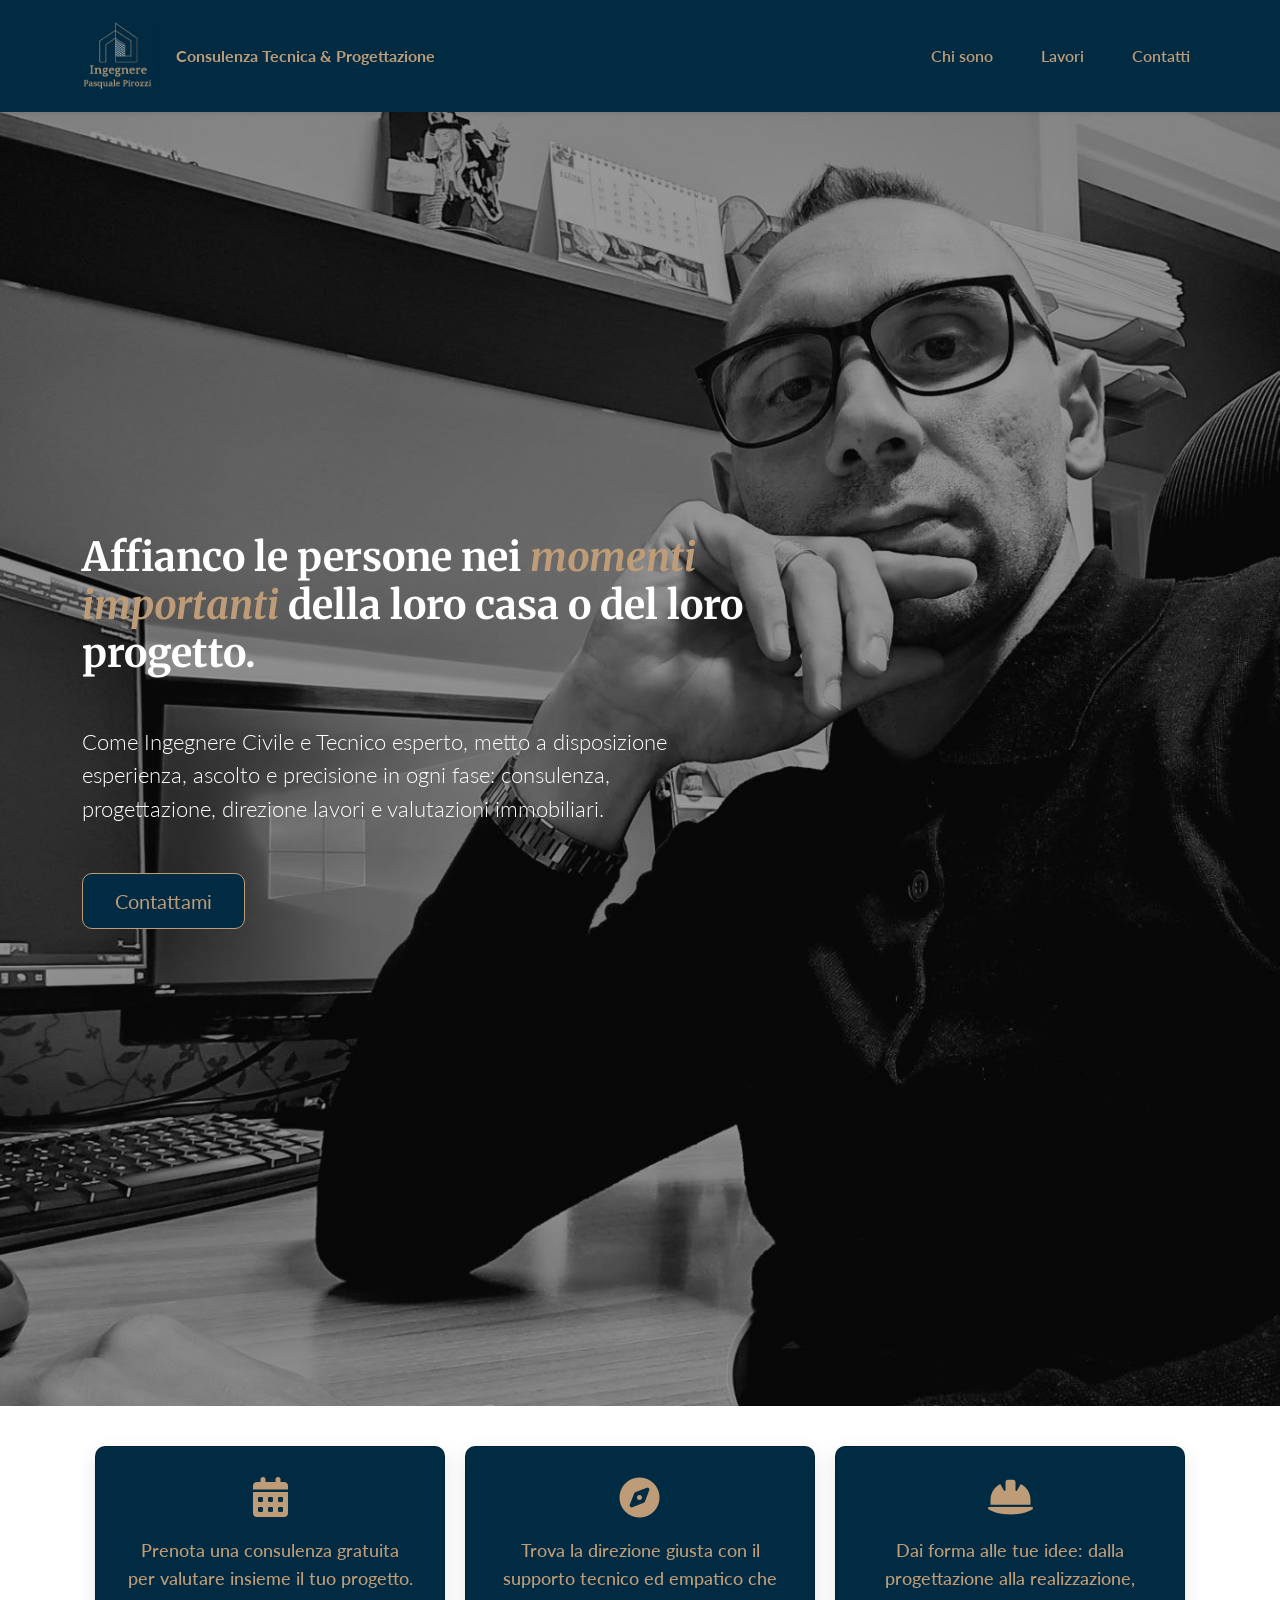
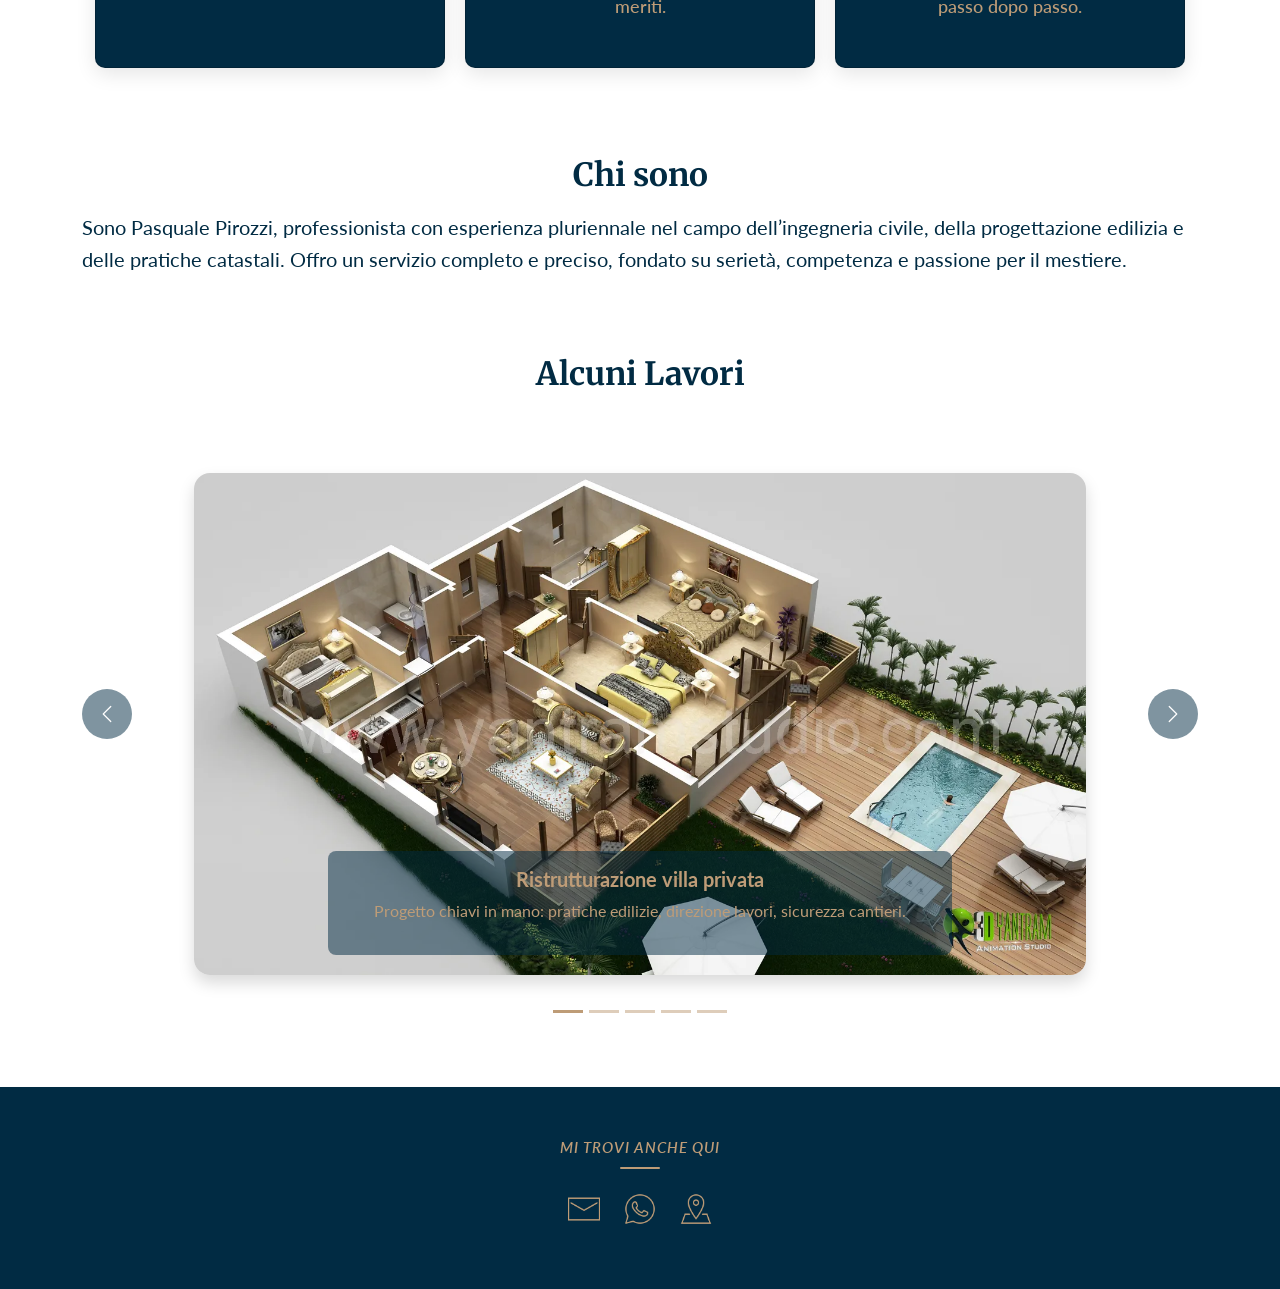
==== index.html @ a6acffcc "Add files via upload" ====
<!DOCTYPE html>
<html lang="it">

<head>
    <meta charset="UTF-8" />
    <meta name="viewport" content="width=device-width, initial-scale=1" />
    <title>Ingegnere Pasquale Pirozzi - Consulenza Tecnica & Progettazione</title>
    <link rel="icon" href="Assets/logo.jpg" type="image/png">
    <link href="https://cdn.jsdelivr.net/npm/bootstrap@5.3.2/dist/css/bootstrap.min.css" rel="stylesheet" />
    <link
        href="https://fonts.googleapis.com/css2?family=Lato:wght@300;700&family=Merriweather:wght@400;700&display=swap"
        rel="stylesheet" />
    <link href="style.css" rel="stylesheet" />
    <link rel="stylesheet" href="https://cdnjs.cloudflare.com/ajax/libs/font-awesome/6.5.0/css/all.min.css">

</head>

<body>
    <!-- Navbar -->
    <nav class="navbar navbar-expand-lg navbar-light bg-white fixed-top shadow-sm">
        <div class="container">
            <a class="navbar-brand d-flex align-items-center" href="#">
                <img src="Assets/logo.jpg" alt="Logo Ingegnere Pasquale Pirozzi" class="logo" />
                <span class="ms-2 fw-bold labelLogo">Consulenza Tecnica & <br class="mobile-br"> Progettazione</span>
            </a>
            <button class="navbar-toggler" type="button" data-bs-toggle="collapse" data-bs-target="#navbarNav"
                aria-controls="navbarNav" aria-expanded="false" aria-label="Toggle navigation">
                <img class="icoMenu" src="Assets/icons8-menu-50.png" alt="menu">
            </button>
            <div class="collapse navbar-collapse justify-content-end" id="navbarNav">
                <ul class="navbar-nav gap-3">
                    <li class="nav-item"><a class="nav-link" href="#chi">Chi sono</a></li>
                    <li class="nav-item"><a class="nav-link" href="#lavori">Lavori</a></li>
                    <li class="nav-item"><a class="nav-link" href="#contatti">Contatti</a></li>
                </ul>
            </div>
        </div>
    </nav>

    <!-- Hero -->
    <section class="hero d-flex align-items-center text-center text-white" style="margin-top: 56px;">
        <div class="container">
            <div class="row">
                <div class="col-lg-8">
                    <h1 class="display-4 fw-bold mb-3">
                        Affianco le persone nei <em class="emphasis">momenti importanti</em> della loro casa o del
                        loro progetto.
                    </h1>
                    <p class="lead mt-5 mb-5">Come Ingegnere Civile e Tecnico esperto, metto a disposizione esperienza,
                        ascolto e precisione
                        in ogni fase: consulenza, progettazione, direzione lavori e valutazioni immobiliari.
                    </p>
                </div>
            </div>
            <div class="row">
                <div class="col d-flex">
                    <a href="#contatti" class="btn-lg contactsBtn">Contattami</a>
                </div>

            </div>
        </div>
    </section>

    <!--Card-->
    <section>
        <div class="card-container">
            <!-- Card 1 -->
            <div class="card">
                <i class="fas fa-calendar-alt"></i>
                <p>Prenota una consulenza gratuita per valutare insieme il tuo progetto.</p>
            </div>

            <!-- Card 2 -->
            <div class="card">
                <i class="fas fa-compass"></i>
                <p>Trova la direzione giusta con il supporto tecnico ed empatico che meriti.</p>
            </div>

            <!-- Card 3 -->
            <div class="card">
                <i class="fas fa-hard-hat"></i>
                <p>Dai forma alle tue idee: dalla progettazione alla realizzazione, passo dopo passo.</p>
            </div>
        </div>
    </section>

    <!-- Chi sono -->
    <section id="chi" class="pb-3">
        <div class="container">
            <div class="row align-items-center g-5">
                <div class="col">
                    <h2 class="fw-bold mb-3 mt-5">Chi sono</h2>
                    <p class="fs-5">Sono Pasquale Pirozzi, professionista con esperienza pluriennale nel campo
                        dell’ingegneria civile, della progettazione edilizia e delle pratiche catastali. Offro un
                        servizio completo e preciso, fondato su serietà, competenza e passione per il mestiere.</p>
                </div>
            </div>
        </div>
    </section>

    <!-- Lavori -->
    <section id="lavori" class="py-5">
        <div class="container">
            <h2 class="text-center fw-bold mb-3 work-carousel">Alcuni Lavori</h2>

            <div id="carouselLavori" class="carousel slide" data-bs-ride="carousel">
                <div class="carousel-indicators">
                    <button type="button" data-bs-target="#carouselLavori" data-bs-slide-to="0" class="active"
                        aria-current="true" aria-label="Slide 1"></button>
                    <button type="button" data-bs-target="#carouselLavori" data-bs-slide-to="1"
                        aria-label="Slide 2"></button>
                    <button type="button" data-bs-target="#carouselLavori" data-bs-slide-to="2"
                        aria-label="Slide 3"></button>
                    <button type="button" data-bs-target="#carouselLavori" data-bs-slide-to="3"
                        aria-label="Slide 4"></button>
                    <button type="button" data-bs-target="#carouselLavori" data-bs-slide-to="4"
                        aria-label="Slide 5"></button>
                </div>

                <div class="carousel-inner rounded-4 shadow">
                    <div class="carousel-item active">
                        <img src="Assets/Foto carousel/3D_Laxurious_Residential_Floor_Plan (1).webp"
                            class="d-block w-100" alt="Progetto 1" />
                        <div class="carousel-caption d-md-block bg-opacity-50 rounded-3 p-3">
                            <h5>Ristrutturazione villa privata</h5>
                            <p>Progetto chiavi in mano: pratiche edilizie, direzione lavori, sicurezza cantieri.</p>
                        </div>
                    </div>
                    <div class="carousel-item">
                        <img src="Assets/Foto carousel/3D_Laxurious_Residential_Floor_Plan.webp" class="d-block w-100"
                            alt="Progetto 2" />
                        <div class="carousel-caption d-md-block bg-opacity-50 rounded-3 p-3">
                            <h5>Nuova costruzione residenziale</h5>
                            <p>Dal disegno alla realizzazione: progettazione strutturale e computo metrico.</p>
                        </div>
                    </div>
                    <div class="carousel-item">
                        <img src="Assets/Foto carousel/3D_Laxurious_Residential_Floor_Plan.webp" class="d-block w-100"
                            alt="Progetto 2" />
                        <div class="carousel-caption d-md-block bg-opacity-50 rounded-3 p-3">
                            <h5>Nuova costruzione residenziale</h5>
                            <p>Dal disegno alla realizzazione: progettazione strutturale e computo metrico.</p>
                        </div>
                    </div>
                    <div class="carousel-item">
                        <img src="Assets/Foto carousel/3D_Laxurious_Residential_Floor_Plan.webp" class="d-block w-100"
                            alt="Progetto 2" />
                        <div class="carousel-caption d-md-block bg-opacity-50 rounded-3 p-3">
                            <h5>Nuova costruzione residenziale</h5>
                            <p>Dal disegno alla realizzazione: progettazione strutturale e computo metrico.</p>
                        </div>
                    </div>
                    <div class="carousel-item">
                        <img src="Assets/Foto carousel/3D_Laxurious_Residential_Floor_Plan.webp" class="d-block w-100"
                            alt="Progetto 2" />
                        <div class="carousel-caption d-md-block bg-opacity-50 rounded-3 p-3">
                            <h5>Nuova costruzione residenziale</h5>
                            <p>Dal disegno alla realizzazione: progettazione strutturale e computo metrico.</p>
                        </div>
                    </div>

                </div>

                <button class="carousel-control-prev" type="button" data-bs-target="#carouselLavori"
                    data-bs-slide="prev">
                    <span class="carousel-control-prev-icon" aria-hidden="true"></span>
                    <span class="visually-hidden">Precedente</span>
                </button>
                <button class="carousel-control-next" type="button" data-bs-target="#carouselLavori"
                    data-bs-slide="next">
                    <span class="carousel-control-next-icon" aria-hidden="true"></span>
                    <span class="visually-hidden">Successivo</span>
                </button>
            </div>
        </div>
    </section>

    <!--Scroll top button-->
    <button id="btnTop" class="btn scrollTop">
        <img src="Assets/top scroll ico.png" class="scrollTopIco" alt="torna su icona">
    </button>

    <!-- Contatti -->
    <footer id="contatti" class="py-5 text-center shadow-sm">
        <div class="container">
            <p class="mb-3 contactsLabel">Mi trovi anche qui</p>
            <div class="d-flex justify-content-center gap-4 mb-3">
                <a href="mailto:pasquale.pirozzi@email.com" title="Email" class="contactsLink">
                    <img src="Assets/Ico Social/ico email.png" alt="Email">
                </a>
                <a href="https://wa.me/3396821431" target="_blank" title="Whatsapp" class="contactsLink">
                    <img src="Assets/Ico Social/whatsapp ico.png" alt="Whatsapp">
                </a>
                <a href="https://maps.app.goo.gl/6mJnULGcvzB6Svn57" target="_blank" title="Indirizzo"
                    class="contactsLink">
                    <img src="Assets/Ico Social/indirizzo ico.png" alt="Indirizzo">
                </a>
            </div>
        </div>
    </footer>


    <!-- Bootstrap JS + Popper -->
    <script src="https://cdn.jsdelivr.net/npm/bootstrap@5.3.2/dist/js/bootstrap.bundle.min.js"></script>
    <script src="site.js"></script>
</body>

</html>
---- style.css ----
body {
    font-family: 'Lato', sans-serif;
    background-color: #fff;
    color: #212529;
    scroll-behavior: smooth;
}

h1,
h2,
h3,
h4 {
    font-family: 'Merriweather', serif;
}

/* Navbar */
.navbar {
    padding: 1rem 0;
    background-color: #012B43 !important;
}

.navbar .labelLogo {
    color: #BE9C77;
    font-size: 16px;
}

.navbar-toggler {
    border: 1px solid #BE9C77;
}

.navbar-toggler .icoMenu {
    height: 24px;
}

.logo {
    height: 70px;
    width: auto;
    padding-right: 15px;
}

/* Hero */
.hero {
    min-height: 150vh;
    background-image: url('Assets/my Photo.jpg');
    background-size: cover;
    background-position: 50% 20%;
    background-repeat: no-repeat;
    position: relative;
}

.hero h1 {
    font-size: 40px;
    font-weight: 700;
    margin-bottom: 1rem;
    text-align: start;
}

.hero p.lead {
    font-size: 1.4rem;
    margin-bottom: 2rem;
    max-width: 600px;
    text-align: start;
}

.hero::before {
    content: '';
    position: absolute;
    inset: 0;
    background: rgba(0, 0, 0, 0.4);
    z-index: 1;
}

.hero .container {
    position: relative;
    z-index: 2;
}

/* Emphasis */
.emphasis {
    color: #BE9C77;
}

/* Buttons */
.contactsBtn {
    background-color: #012B43;
    border: 1px solid #BE9C77;
    padding: 0.75rem 2rem;
    font-size: 1.25rem;
    border-radius: 10px;
    transition: background-color 0.3s ease;
    cursor: pointer;
    color: #BE9C77;
    text-decoration: none;
}

.contactsBtn:hover {
    background-color: #BE9C77;
    color: #012B43;
    font-weight: bold;
    border: 1px solid #012B43;
}

/* Card section */
.card-container {
    display: flex;
    flex-wrap: wrap;
    gap: 20px;
    justify-content: center;
    margin-top: 40px;
    margin-bottom: 40px;
}

.card {
    background-color: #012B43;
    border-radius: 10px;
    padding: 30px;
    text-align: center;
    flex: 1 1 300px;
    max-width: 350px;
    box-shadow: 0 6px 20px rgba(0, 0, 0, 0.1);
    transition: transform 0.2s ease;
    color: #BE9C77;
}

.card:hover {
    transform: translateY(-5px);
}

.card i {
    font-size: 40px;
    margin-bottom: 20px;
}

.card p {
    font-size: 1.1rem;
    font-weight: 500;
    line-height: 1.6;
}

/* Section Chi sono */
section#chi h2 {
    text-align: center;
    color: #012B43;
}

section#chi p {
    font-size: 1.15rem;
    line-height: 1.6;
    color: #012B43;
}

section#chi img {
    max-height: 300px;
    width: auto;
    border-radius: 8px;
    box-shadow: 0 4px 8px rgba(0, 0, 0, 0.1);
}

/* Footer */
footer {
    background-color: #012B43 !important;
    color: #fff;
    padding: 2rem 0;
    text-align: center;
}

/* Navbar link */
.navbar-nav .nav-link {
    color: #BE9C77;
    margin-left: 1rem;
    font-weight: 600;
    transition: color 0.3s ease;
}

.navbar-nav .nav-link:hover {
    color: #fff;
}

.mobile-br {
    display: none;
}

/* Contacts section */
.contactsLabel {
    color: #BE9C77;
    font-weight: bold;
    font-style: italic;
    font-size: 0.95rem;
    font-weight: 600;
    letter-spacing: 1px;
    text-transform: uppercase;
    margin-bottom: 1rem;
    position: relative;
    display: inline-block;
    padding-bottom: 0.5rem;
}

.contactsLabel::after {
    content: "";
    display: block;
    width: 40px;
    height: 2px;
    background: #BE9C77;
    margin: 0.5rem auto 0 auto;
    border-radius: 2px;
}

.contactsLink img {
    width: 32px;
    transition: transform 0.2s ease, filter 0.3s ease;
}

.contactsLink img:hover {
    transform: scale(1.1);
    filter: brightness(1.3);
}

/* Carousel */
.work-carousel {
    color: #012B43;
}

.carousel-caption {
    background-color: rgba(1, 43, 67, 0.5);
    color: #BE9C77;
}

.carousel-caption h5 {
    font-weight: bold;
}

.carousel-inner {
    width: 80%;
}

#carouselLavori {
    display: flex;
    justify-content: center;
    align-items: center;
    min-height: 70vh;
}

#carouselLavori .carousel-control-prev,
#carouselLavori .carousel-control-next {
    height: 50px;
    background-color: #012B43;
    width: 50px;
    border-radius: 50%;
    margin-top: 280px;
}

#carouselLavori .carousel-control-prev-icon,
#carouselLavori .carousel-control-next-icon {
    width: 20px;
}

.carousel-indicators [data-bs-target] {
    background-color: #BE9C77;
}

.carousel-item button {
    color: #BE9C77;
}

/* Scroll to top */
.scrollTop {
    position: fixed;
    bottom: 20px;
    right: 20px;
    display: flex;
    justify-content: center;
    align-items: center;
    z-index: 999;
    background-color: #012B43;
    width: 50px;
    height: 50px;
    border-radius: 50%;
    padding: 0;
    border: 1px solid #BE9C77;
    cursor: pointer;
}

.scrollTop:hover {
    border: 1px solid #012B43;
    transform: scale(1.1);
}

/* Contatti section */
#contatti {
    background-color: #012B43;
    color: #BE9C77;
}

/* Responsive tweaks */
@media (max-width: 1000px) {
    .navbar-toggler {
        margin-right: 5px;
    }

    .mobile-br {
        display: inline;
    }

    .hero {
        min-height: 100vh;
    }

    .hero h1 {
        font-size: 2rem;
    }

    .hero p.lead {
        font-size: 1rem;
        padding: 0 1rem;
    }

    .card-container {
        top: 50px;
        margin-bottom: 50px;
    }

    .carousel-caption {
        height: 100px;
    }

    .carousel-caption h5 {
        font-size: 14px;
    }

    .carousel-caption p {
        font-size: 12px;
    }

    .carousel-inner {
        width: 100%;
    }

    #carouselLavori {
        min-height: 40vh;
    }

    .work-carousel {
        margin-bottom: 0 !important;
    }

    #carouselLavori .carousel-control-prev,
    #carouselLavori .carousel-control-next {
        height: 30px;
        width: 30px;
        margin-top: 150px;
        margin-left: 10px;
        margin-right: 10px;
    }
}
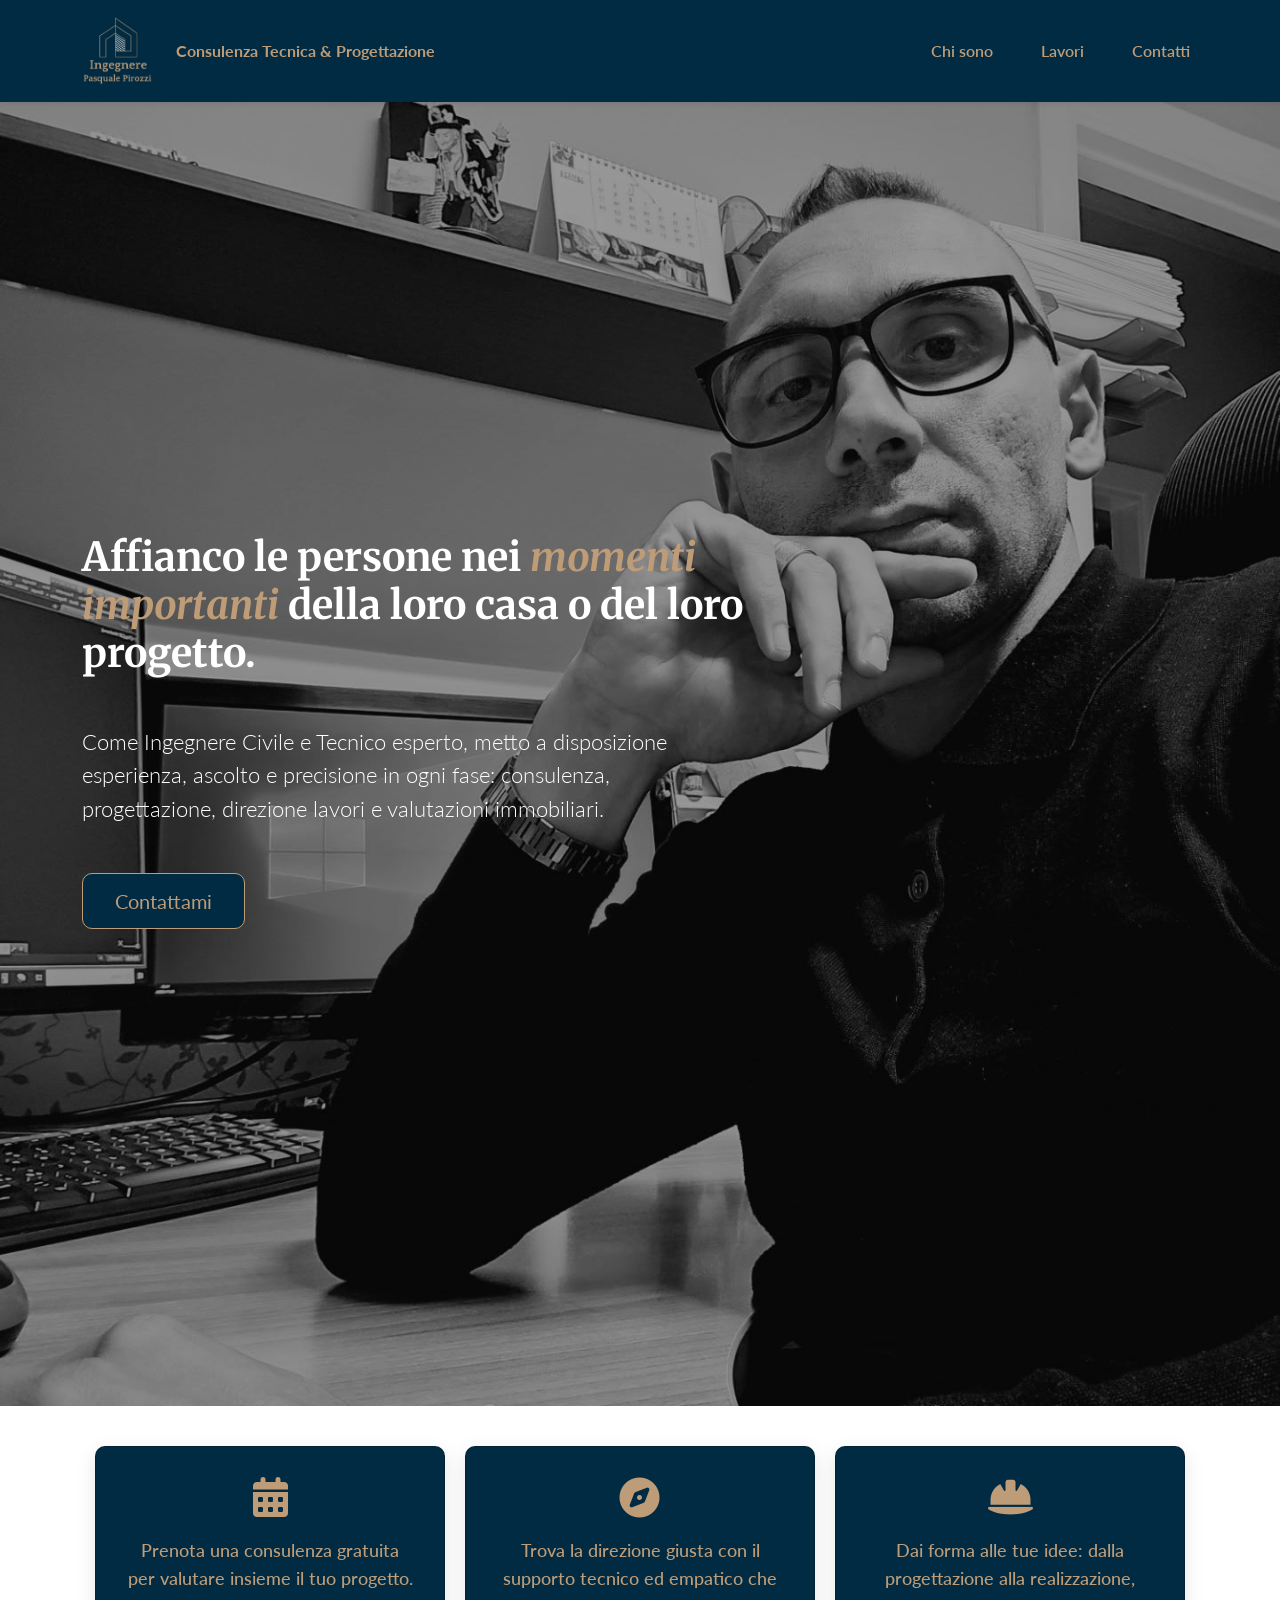
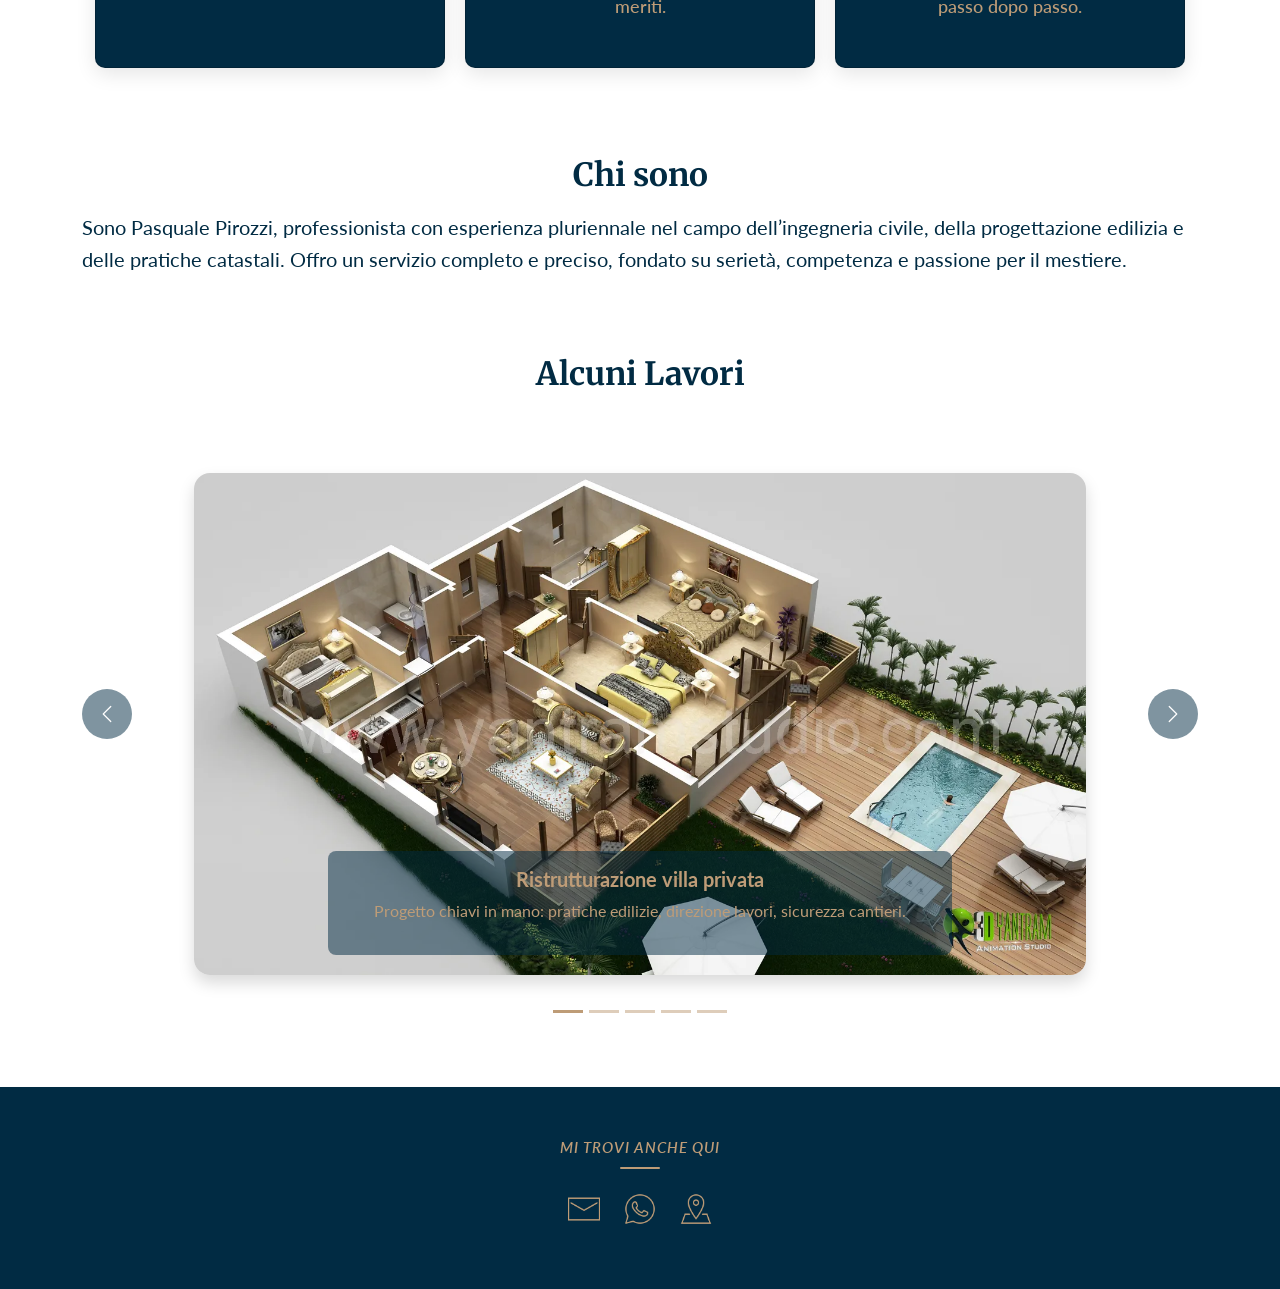
==== commit 9c9f9b71: "Add files via upload" ====
--- a/index.html
+++ b/index.html
@@ -19,10 +19,8 @@
     <!-- Navbar -->
     <nav class="navbar navbar-expand-lg navbar-light bg-white fixed-top shadow-sm">
         <div class="container">
-            <a class="navbar-brand d-flex align-items-center" href="#">
-                <img src="Assets/logo.jpg" alt="Logo Ingegnere Pasquale Pirozzi" class="logo" />
-                <span class="ms-2 fw-bold labelLogo">Consulenza Tecnica & <br class="mobile-br"> Progettazione</span>
-            </a>
+            <img src="Assets/logo.jpg" alt="Logo Ingegnere Pasquale Pirozzi" class="logo" />
+            <span class="ms-2 fw-bold labelLogo">Consulenza Tecnica & <br class="mobile-br"> Progettazione</span>
             <button class="navbar-toggler" type="button" data-bs-toggle="collapse" data-bs-target="#navbarNav"
                 aria-controls="navbarNav" aria-expanded="false" aria-label="Toggle navigation">
                 <img class="icoMenu" src="Assets/icons8-menu-50.png" alt="menu">
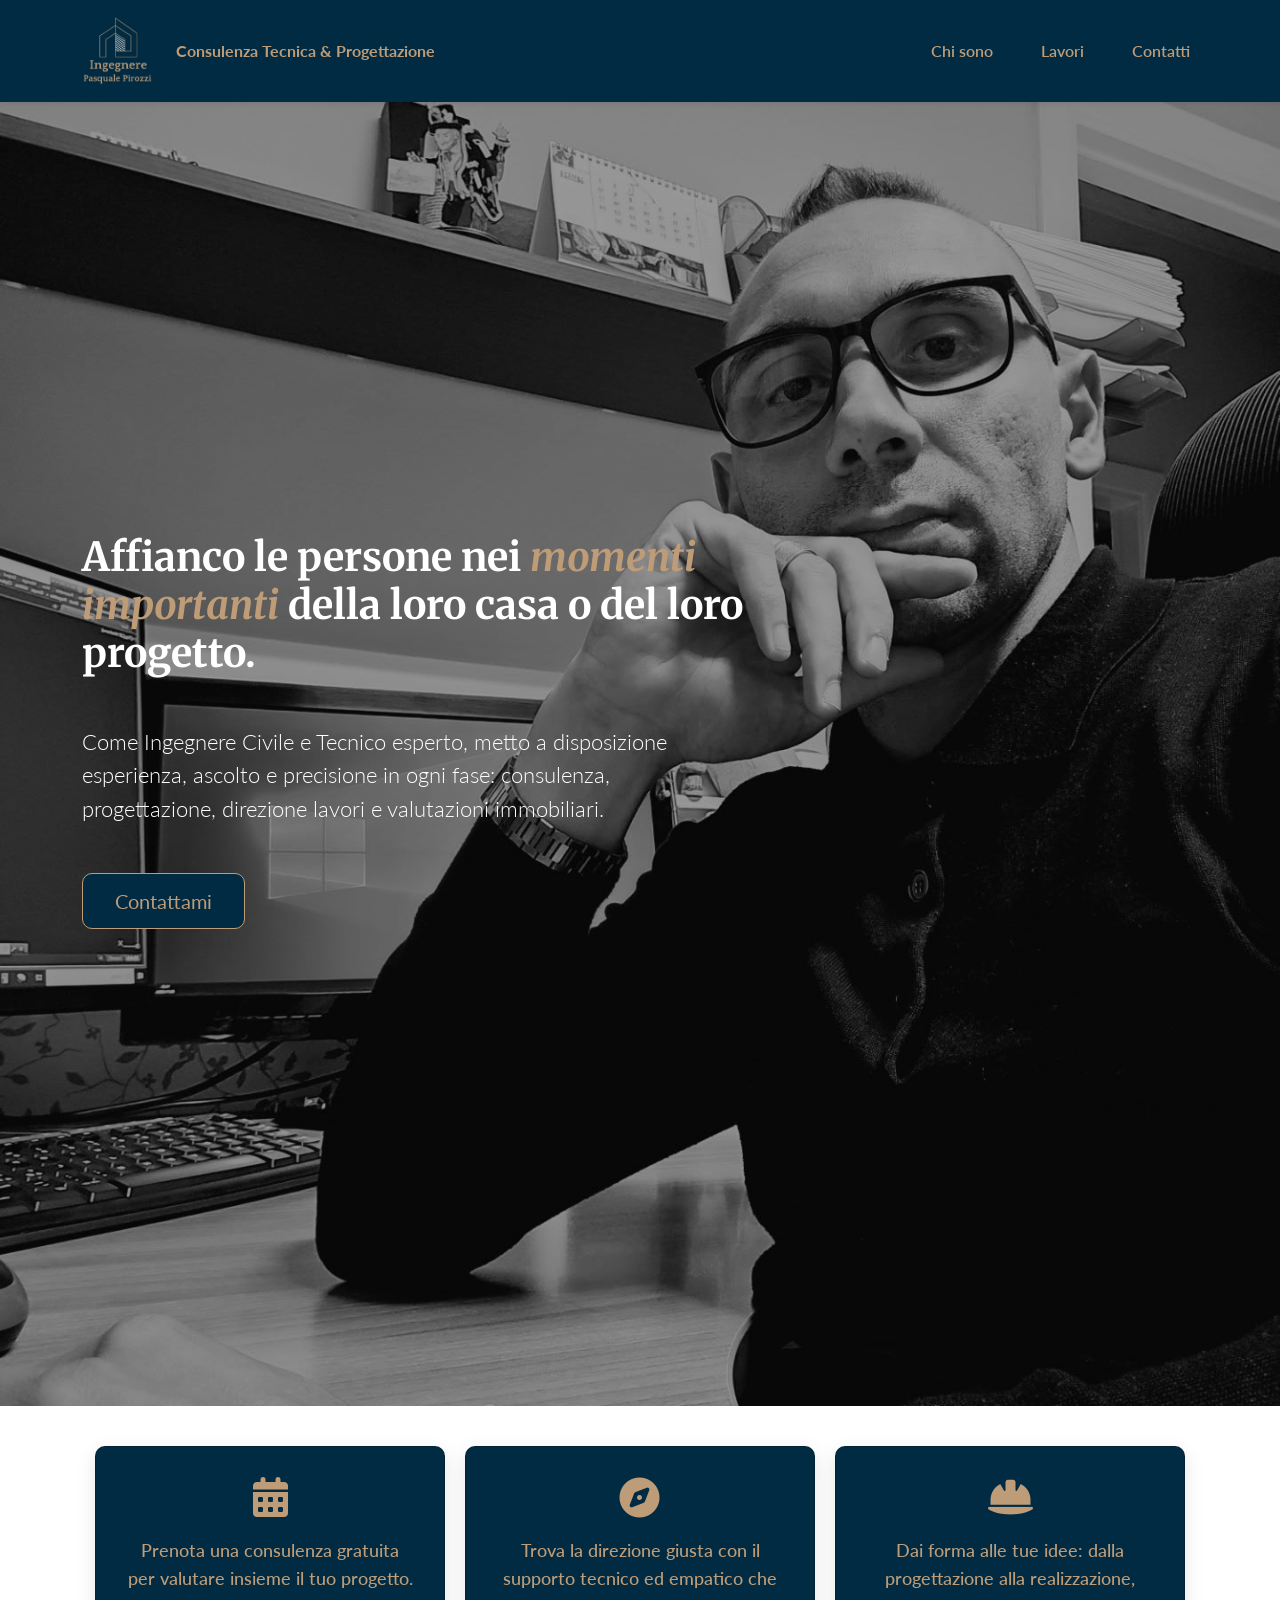
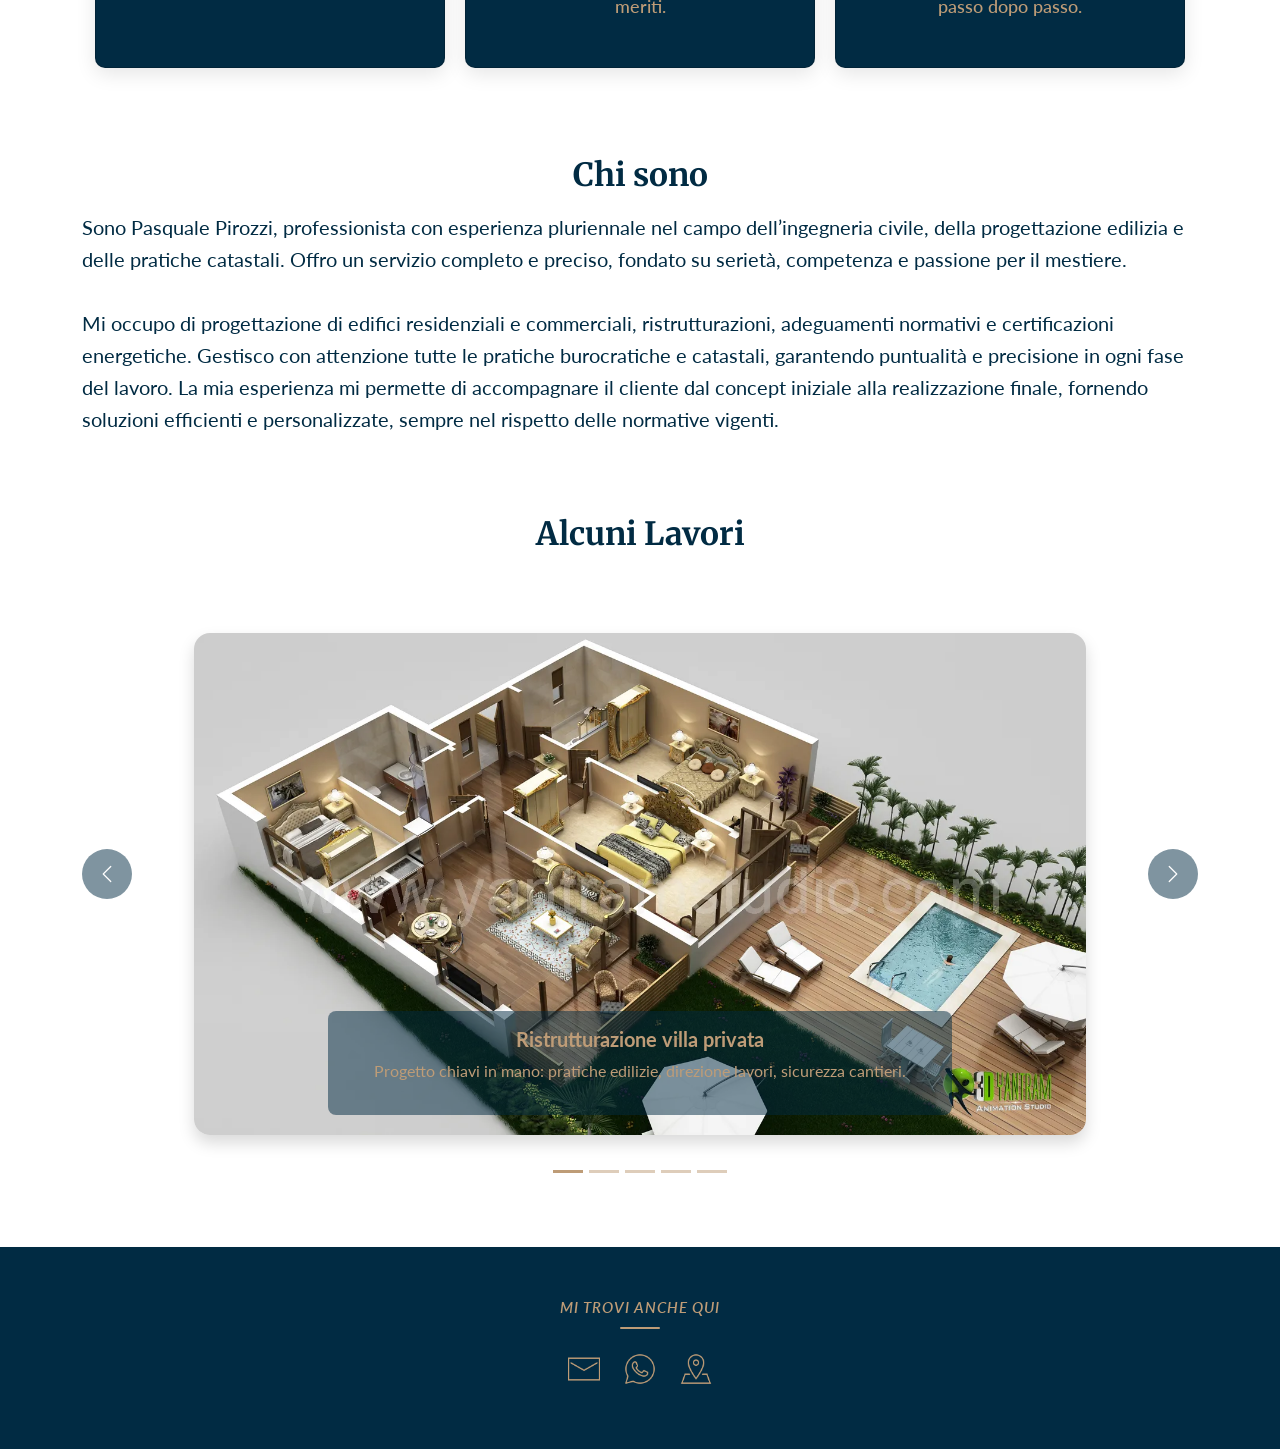
==== commit 47d136ac: "Add files via upload" ====
--- a/index.html
+++ b/index.html
@@ -90,7 +90,15 @@
                     <h2 class="fw-bold mb-3 mt-5">Chi sono</h2>
                     <p class="fs-5">Sono Pasquale Pirozzi, professionista con esperienza pluriennale nel campo
                         dell’ingegneria civile, della progettazione edilizia e delle pratiche catastali. Offro un
-                        servizio completo e preciso, fondato su serietà, competenza e passione per il mestiere.</p>
+                        servizio completo e preciso, fondato su serietà, competenza e passione per il mestiere.
+                        <br>
+                        <br>
+                        Mi occupo di progettazione di edifici residenziali e commerciali, ristrutturazioni, adeguamenti
+                        normativi e certificazioni energetiche. Gestisco con attenzione tutte le pratiche burocratiche e
+                        catastali, garantendo puntualità e precisione in ogni fase del lavoro. La mia esperienza mi
+                        permette di accompagnare il cliente dal concept iniziale alla realizzazione finale, fornendo
+                        soluzioni efficienti e personalizzate, sempre nel rispetto delle normative vigenti.
+                    </p>
                 </div>
             </div>
         </div>
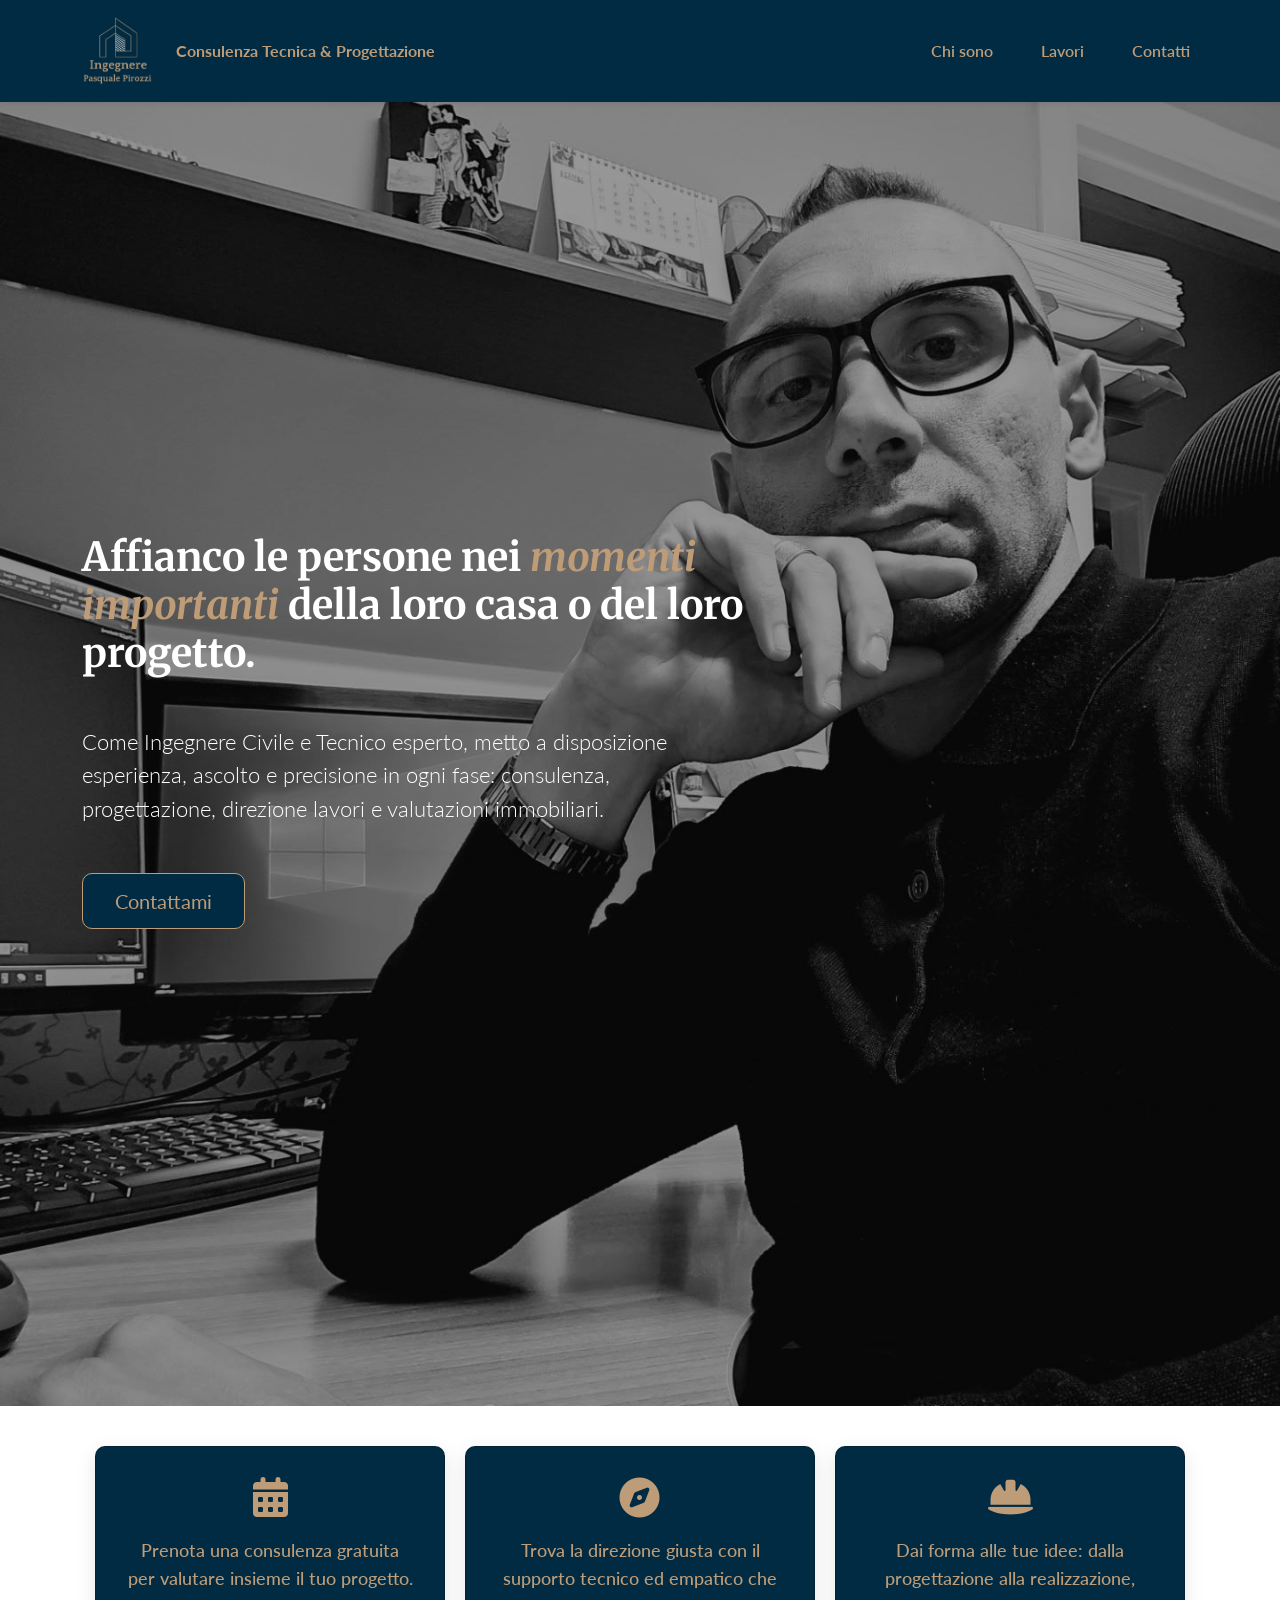
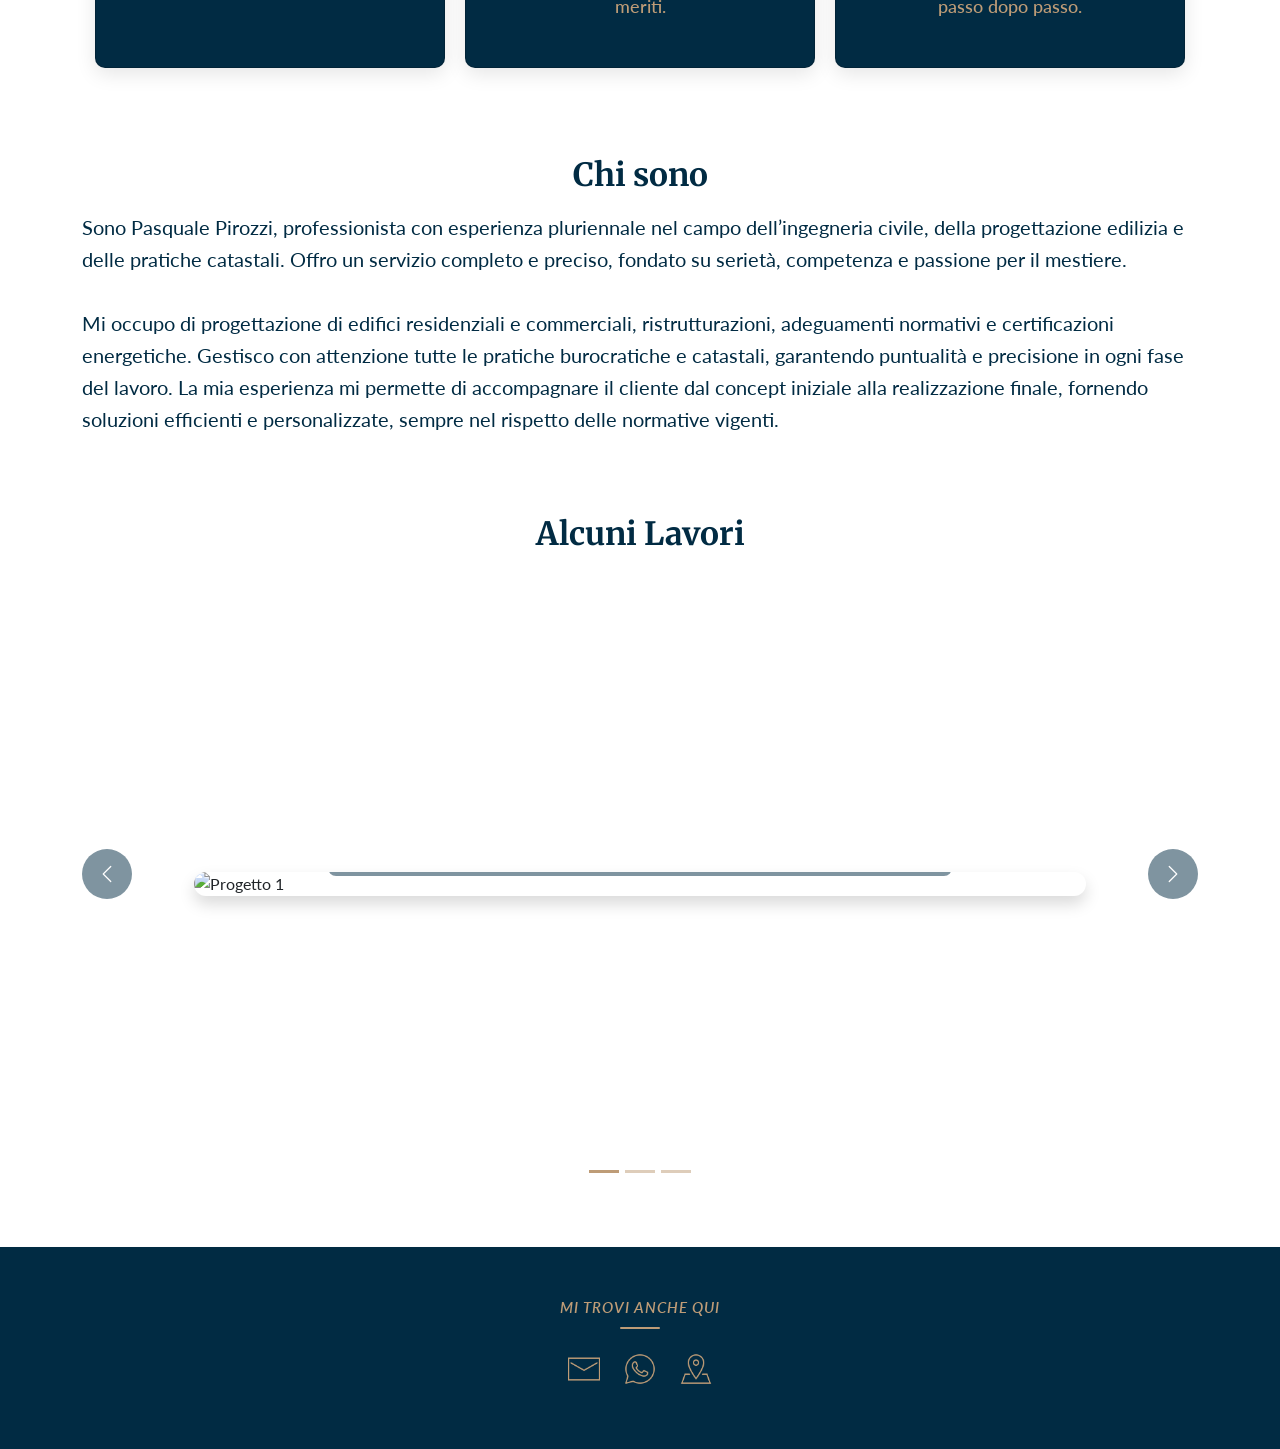
==== commit 17001ff9: "Add files via upload" ====
--- a/index.html
+++ b/index.html
@@ -117,15 +117,11 @@
                         aria-label="Slide 2"></button>
                     <button type="button" data-bs-target="#carouselLavori" data-bs-slide-to="2"
                         aria-label="Slide 3"></button>
-                    <button type="button" data-bs-target="#carouselLavori" data-bs-slide-to="3"
-                        aria-label="Slide 4"></button>
-                    <button type="button" data-bs-target="#carouselLavori" data-bs-slide-to="4"
-                        aria-label="Slide 5"></button>
                 </div>
 
                 <div class="carousel-inner rounded-4 shadow">
                     <div class="carousel-item active">
-                        <img src="Assets/Foto carousel/3D_Laxurious_Residential_Floor_Plan (1).webp"
+                        <img src="Assets/Foto carousel/1.webp"
                             class="d-block w-100" alt="Progetto 1" />
                         <div class="carousel-caption d-md-block bg-opacity-50 rounded-3 p-3">
                             <h5>Ristrutturazione villa privata</h5>
@@ -133,7 +129,7 @@
                         </div>
                     </div>
                     <div class="carousel-item">
-                        <img src="Assets/Foto carousel/3D_Laxurious_Residential_Floor_Plan.webp" class="d-block w-100"
+                        <img src="Assets/Foto carousel/2.jpg" class="d-block w-100"
                             alt="Progetto 2" />
                         <div class="carousel-caption d-md-block bg-opacity-50 rounded-3 p-3">
                             <h5>Nuova costruzione residenziale</h5>
@@ -141,30 +137,13 @@
                         </div>
                     </div>
                     <div class="carousel-item">
-                        <img src="Assets/Foto carousel/3D_Laxurious_Residential_Floor_Plan.webp" class="d-block w-100"
-                            alt="Progetto 2" />
+                        <img src="Assets/Foto carousel/3.jpg" class="d-block w-100"
+                            alt="Progetto 3" />
                         <div class="carousel-caption d-md-block bg-opacity-50 rounded-3 p-3">
                             <h5>Nuova costruzione residenziale</h5>
                             <p>Dal disegno alla realizzazione: progettazione strutturale e computo metrico.</p>
                         </div>
                     </div>
-                    <div class="carousel-item">
-                        <img src="Assets/Foto carousel/3D_Laxurious_Residential_Floor_Plan.webp" class="d-block w-100"
-                            alt="Progetto 2" />
-                        <div class="carousel-caption d-md-block bg-opacity-50 rounded-3 p-3">
-                            <h5>Nuova costruzione residenziale</h5>
-                            <p>Dal disegno alla realizzazione: progettazione strutturale e computo metrico.</p>
-                        </div>
-                    </div>
-                    <div class="carousel-item">
-                        <img src="Assets/Foto carousel/3D_Laxurious_Residential_Floor_Plan.webp" class="d-block w-100"
-                            alt="Progetto 2" />
-                        <div class="carousel-caption d-md-block bg-opacity-50 rounded-3 p-3">
-                            <h5>Nuova costruzione residenziale</h5>
-                            <p>Dal disegno alla realizzazione: progettazione strutturale e computo metrico.</p>
-                        </div>
-                    </div>
-
                 </div>
 
                 <button class="carousel-control-prev" type="button" data-bs-target="#carouselLavori"
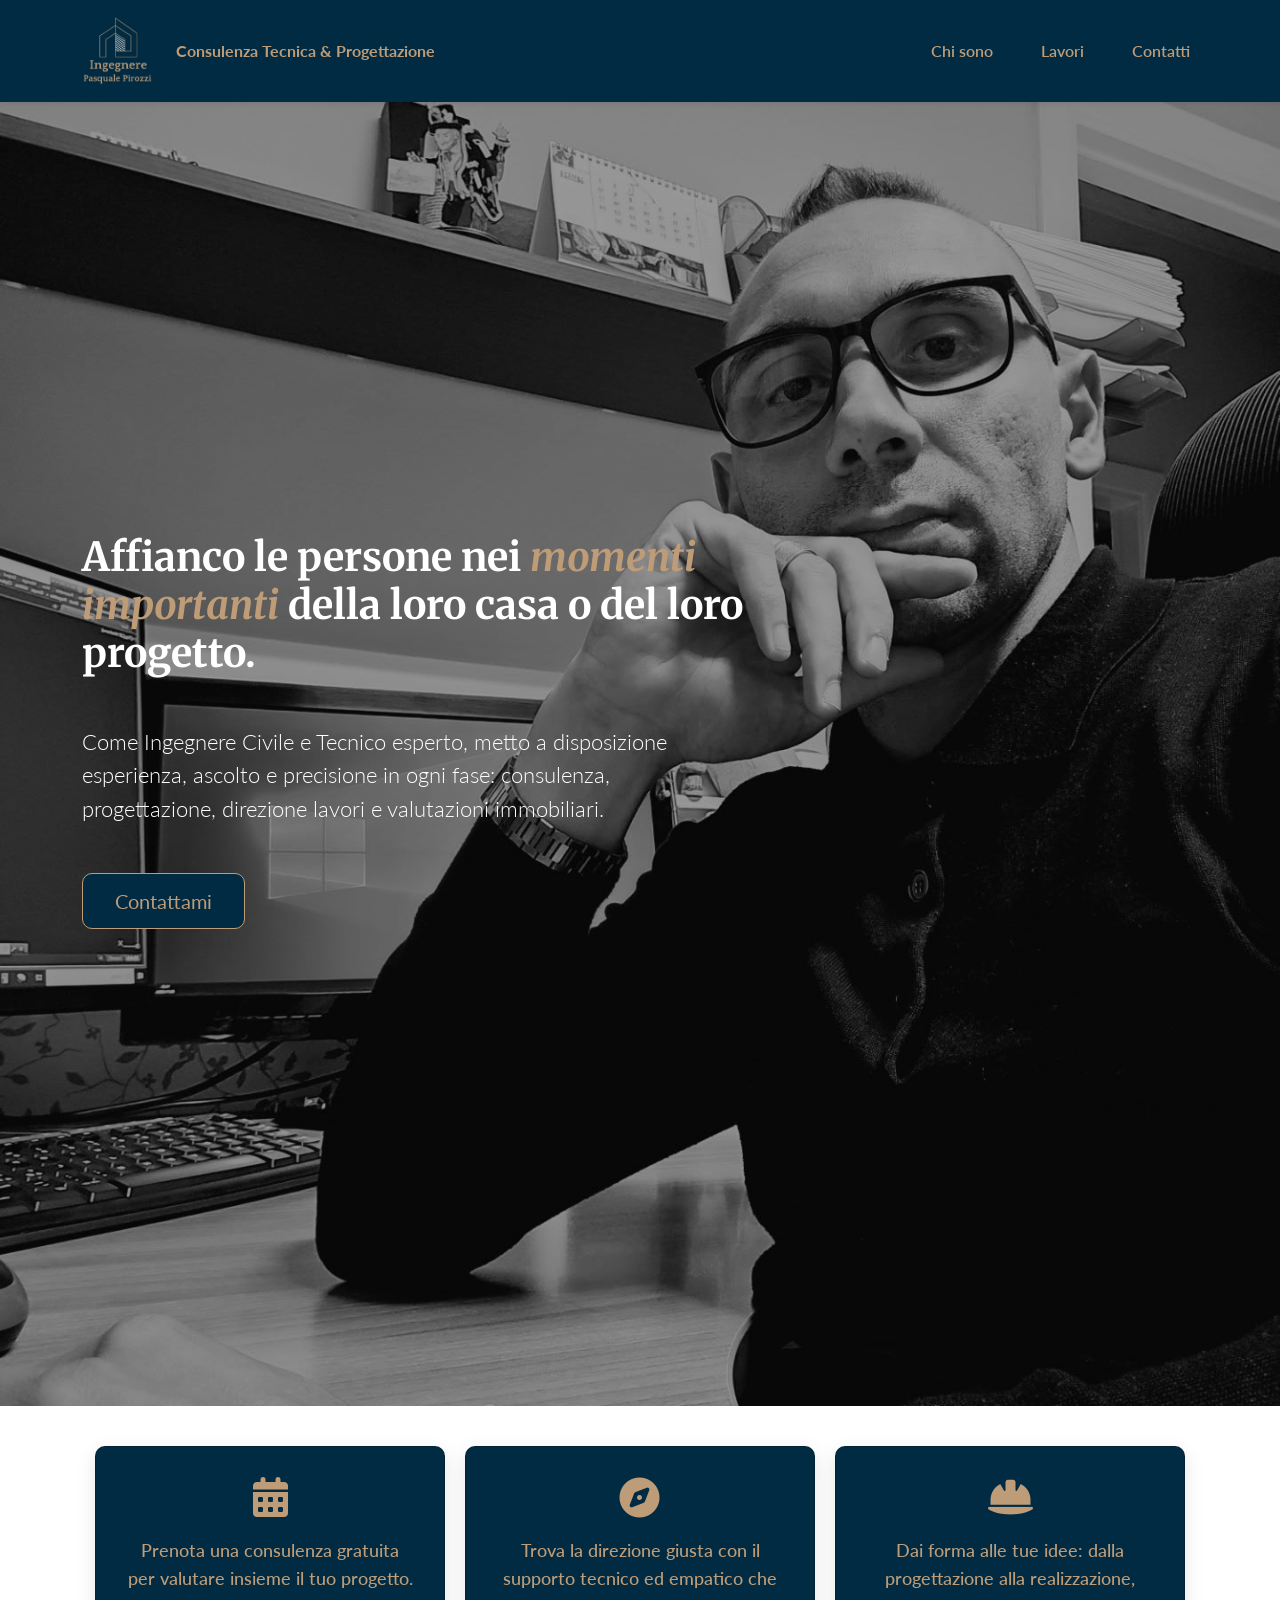
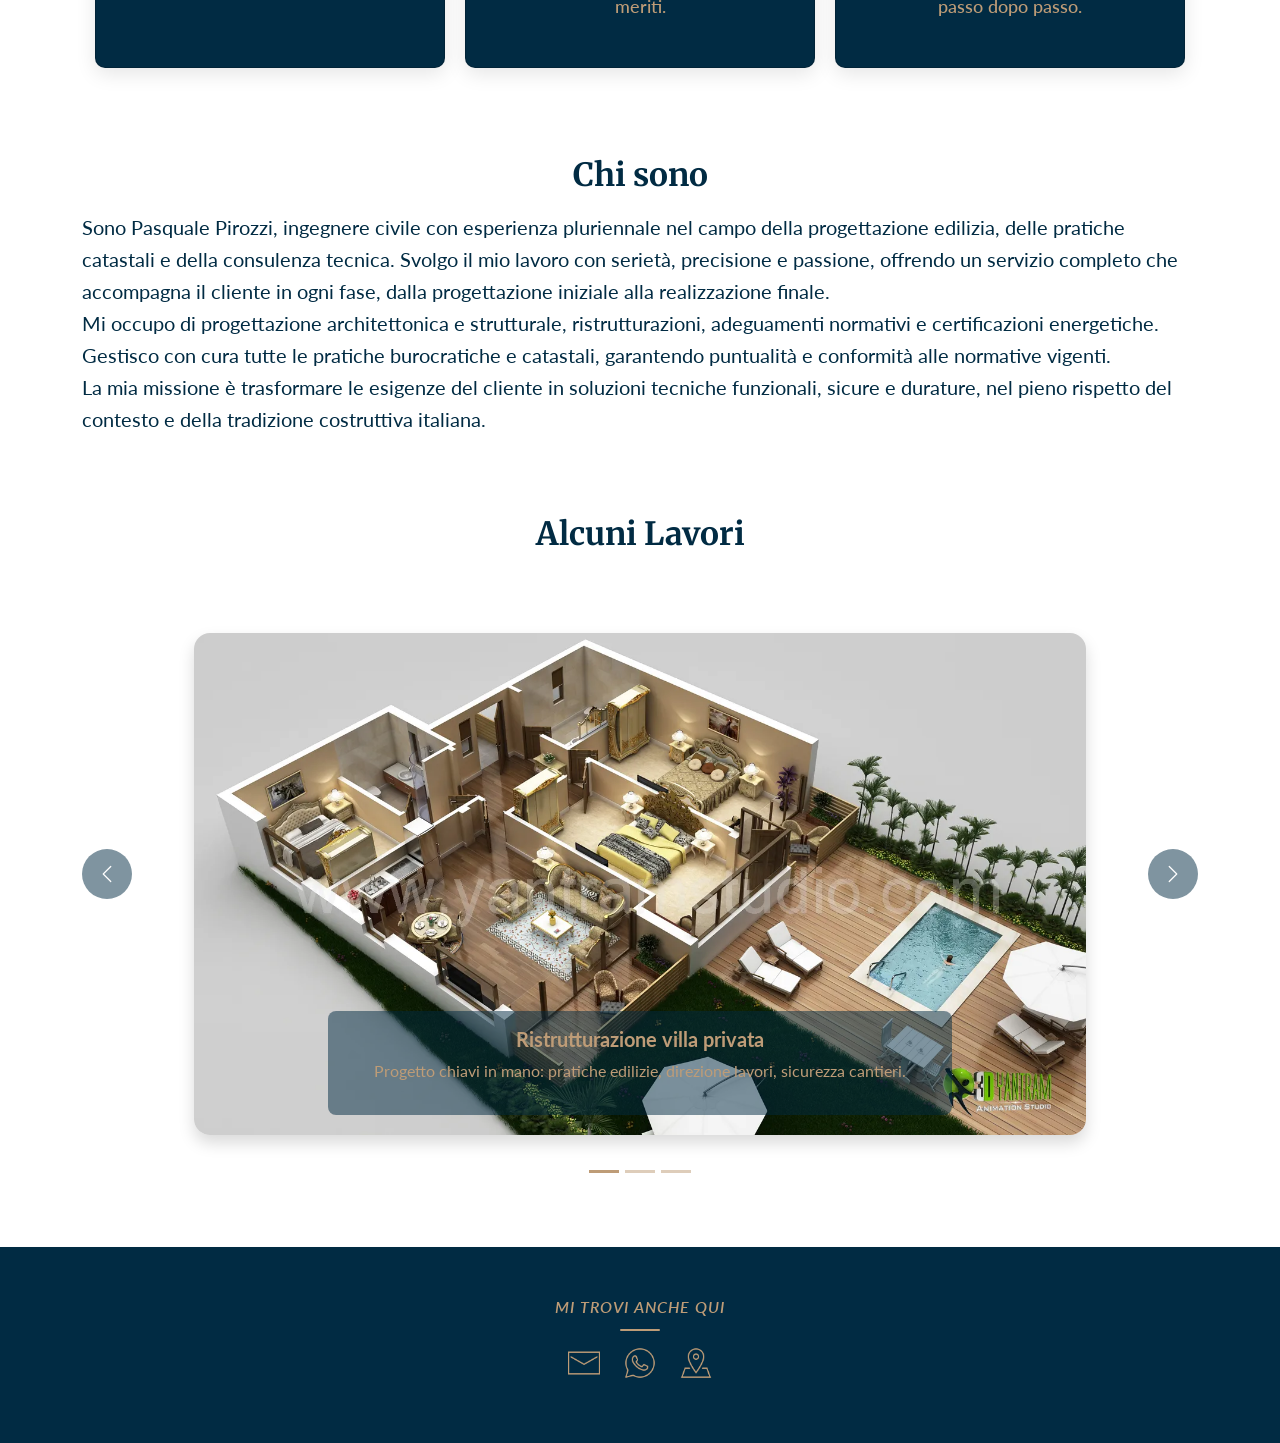
==== commit 5fedb8de: "Add files via upload" ====
--- a/index.html
+++ b/index.html
@@ -88,16 +88,18 @@
             <div class="row align-items-center g-5">
                 <div class="col">
                     <h2 class="fw-bold mb-3 mt-5">Chi sono</h2>
-                    <p class="fs-5">Sono Pasquale Pirozzi, professionista con esperienza pluriennale nel campo
-                        dell’ingegneria civile, della progettazione edilizia e delle pratiche catastali. Offro un
-                        servizio completo e preciso, fondato su serietà, competenza e passione per il mestiere.
+                    <p class="fs-5">Sono Pasquale Pirozzi, ingegnere civile con esperienza pluriennale nel campo della
+                        progettazione edilizia, delle pratiche catastali e della consulenza tecnica.
+                        Svolgo il mio lavoro con serietà, precisione e passione, offrendo un servizio completo che
+                        accompagna il cliente in ogni fase, dalla progettazione iniziale alla realizzazione finale.
                         <br>
+                        Mi occupo di progettazione architettonica e strutturale, ristrutturazioni, adeguamenti normativi
+                        e certificazioni energetiche.
+                        Gestisco con cura tutte le pratiche burocratiche e catastali, garantendo puntualità e conformità
+                        alle normative vigenti.
                         <br>
-                        Mi occupo di progettazione di edifici residenziali e commerciali, ristrutturazioni, adeguamenti
-                        normativi e certificazioni energetiche. Gestisco con attenzione tutte le pratiche burocratiche e
-                        catastali, garantendo puntualità e precisione in ogni fase del lavoro. La mia esperienza mi
-                        permette di accompagnare il cliente dal concept iniziale alla realizzazione finale, fornendo
-                        soluzioni efficienti e personalizzate, sempre nel rispetto delle normative vigenti.
+                        La mia missione è trasformare le esigenze del cliente in soluzioni tecniche funzionali, sicure e
+                        durature, nel pieno rispetto del contesto e della tradizione costruttiva italiana.
                     </p>
                 </div>
             </div>
@@ -121,24 +123,21 @@
 
                 <div class="carousel-inner rounded-4 shadow">
                     <div class="carousel-item active">
-                        <img src="Assets/Foto carousel/1.webp"
-                            class="d-block w-100" alt="Progetto 1" />
+                        <img src="Assets/Foto carousel/1.webp" class="d-block w-100" alt="Progetto 1" />
                         <div class="carousel-caption d-md-block bg-opacity-50 rounded-3 p-3">
                             <h5>Ristrutturazione villa privata</h5>
                             <p>Progetto chiavi in mano: pratiche edilizie, direzione lavori, sicurezza cantieri.</p>
                         </div>
                     </div>
                     <div class="carousel-item">
-                        <img src="Assets/Foto carousel/2.jpg" class="d-block w-100"
-                            alt="Progetto 2" />
+                        <img src="Assets/Foto carousel/2.jpg" class="d-block w-100" alt="Progetto 2" />
                         <div class="carousel-caption d-md-block bg-opacity-50 rounded-3 p-3">
                             <h5>Nuova costruzione residenziale</h5>
                             <p>Dal disegno alla realizzazione: progettazione strutturale e computo metrico.</p>
                         </div>
                     </div>
                     <div class="carousel-item">
-                        <img src="Assets/Foto carousel/3.jpg" class="d-block w-100"
-                            alt="Progetto 3" />
+                        <img src="Assets/Foto carousel/3.jpg" class="d-block w-100" alt="Progetto 3" />
                         <div class="carousel-caption d-md-block bg-opacity-50 rounded-3 p-3">
                             <h5>Nuova costruzione residenziale</h5>
                             <p>Dal disegno alla realizzazione: progettazione strutturale e computo metrico.</p>
--- a/style.css
+++ b/style.css
@@ -184,14 +184,13 @@
     color: #BE9C77;
     font-weight: bold;
     font-style: italic;
-    font-size: 0.95rem;
+    font-size: 16px;
     font-weight: 600;
     letter-spacing: 1px;
     text-transform: uppercase;
     margin-bottom: 1rem;
     position: relative;
     display: inline-block;
-    padding-bottom: 0.5rem;
 }
 
 .contactsLabel::after {
@@ -200,7 +199,7 @@
     width: 40px;
     height: 2px;
     background: #BE9C77;
-    margin: 0.5rem auto 0 auto;
+    margin: 10px auto 0 auto;
     border-radius: 2px;
 }
 
@@ -318,6 +317,14 @@
         margin-bottom: 50px;
     }
 
+    #chi h2 {
+        margin-top: 0 !important;
+    }
+
+    #lavori {
+        padding-top: 0 !important;
+    }
+
     .carousel-caption {
         height: 100px;
     }
@@ -350,4 +357,5 @@
         margin-left: 10px;
         margin-right: 10px;
     }
+
 }
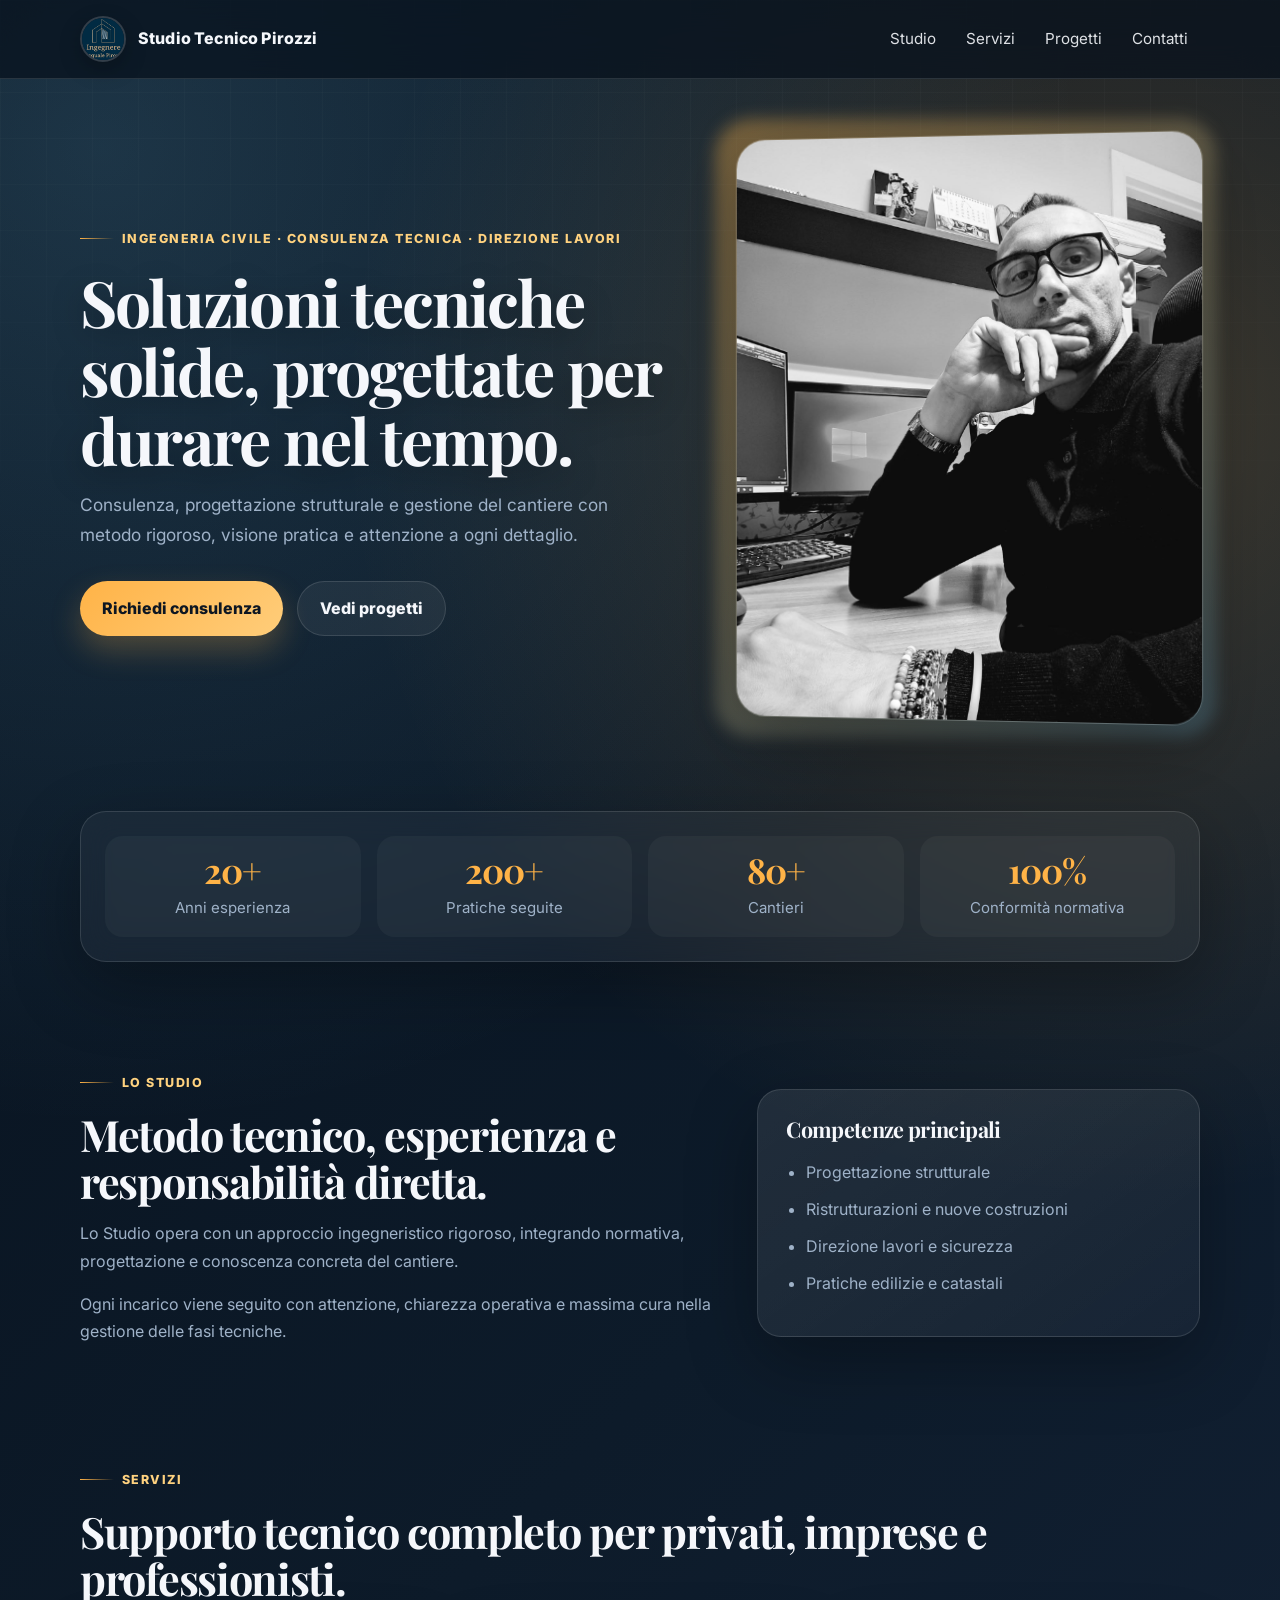
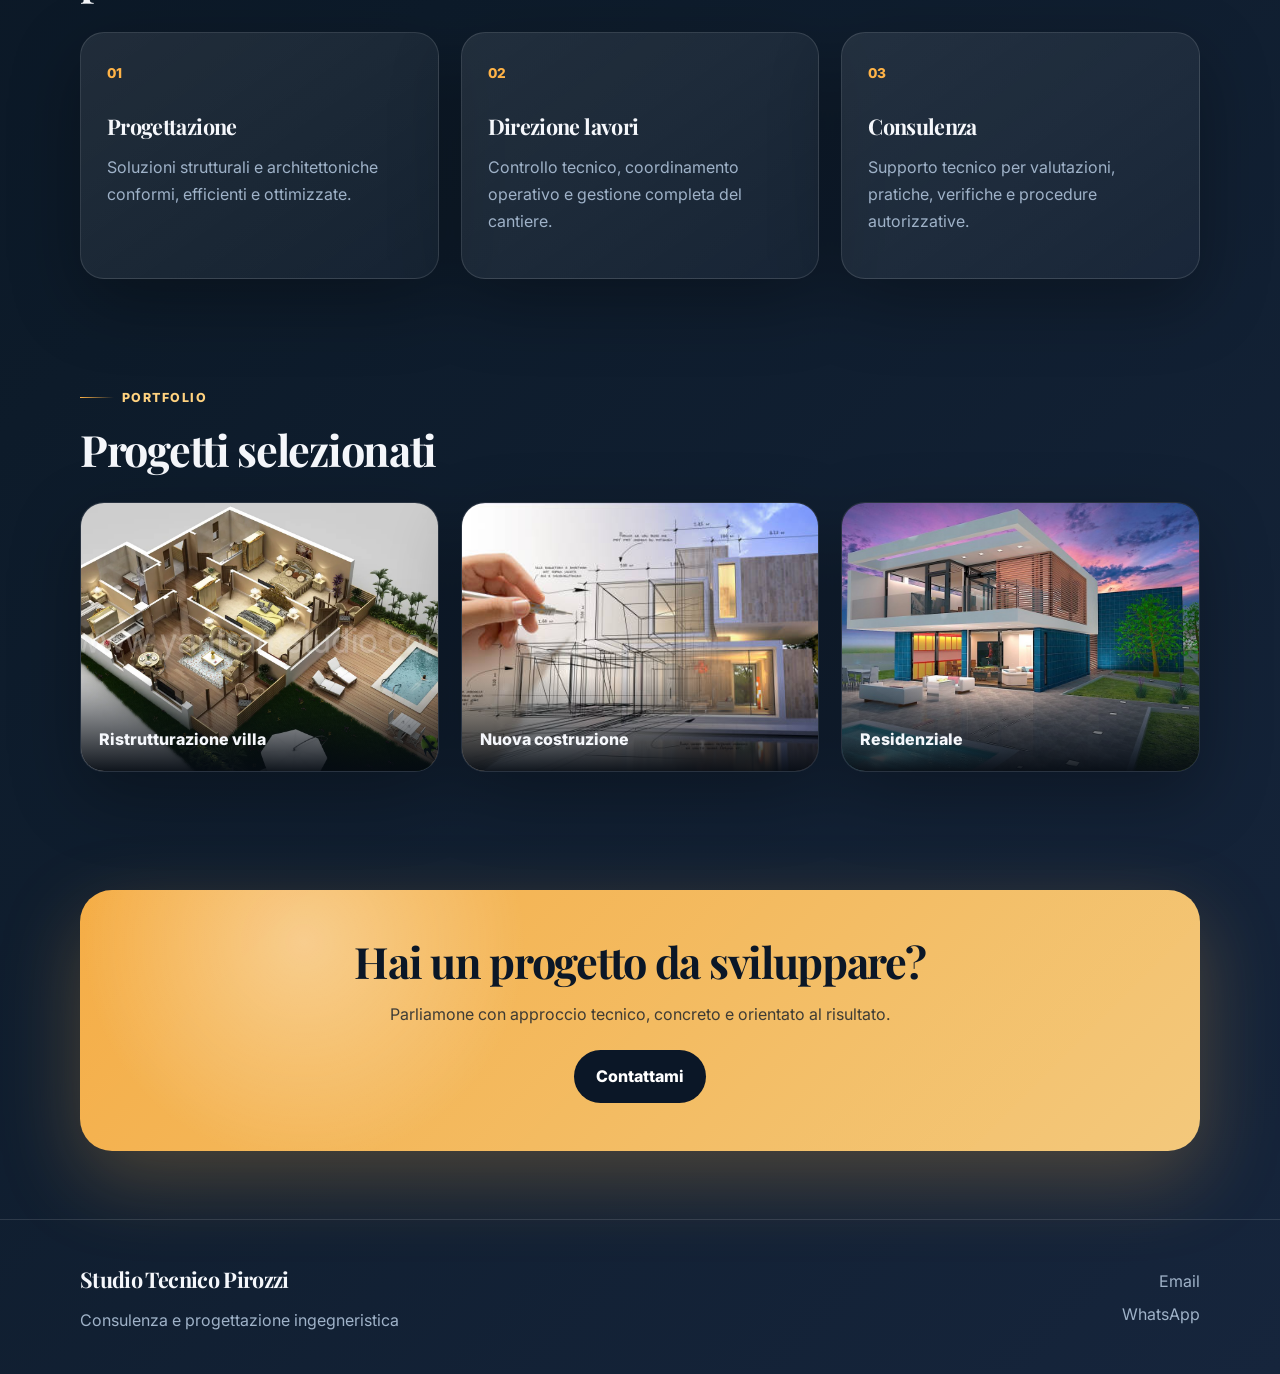
==== commit 0ea8695d: "Add files via upload" ====
--- a/index.html
+++ b/index.html
@@ -4,189 +4,218 @@
 <head>
     <meta charset="UTF-8" />
     <meta name="viewport" content="width=device-width, initial-scale=1" />
-    <title>Ingegnere Pasquale Pirozzi - Consulenza Tecnica & Progettazione</title>
-    <link rel="icon" href="Assets/logo.jpg" type="image/png">
-    <link href="https://cdn.jsdelivr.net/npm/bootstrap@5.3.2/dist/css/bootstrap.min.css" rel="stylesheet" />
+
+    <title>Studio Tecnico Pirozzi | Ingegneria e Consulenza</title>
+
     <link
-        href="https://fonts.googleapis.com/css2?family=Lato:wght@300;700&family=Merriweather:wght@400;700&display=swap"
-        rel="stylesheet" />
-    <link href="style.css" rel="stylesheet" />
-    <link rel="stylesheet" href="https://cdnjs.cloudflare.com/ajax/libs/font-awesome/6.5.0/css/all.min.css">
-
+        href="https://fonts.googleapis.com/css2?family=Inter:wght@300;400;500;600;700;800&family=Playfair+Display:wght@500;700;800&display=swap"
+        rel="stylesheet">
+    <link rel="stylesheet" href="style.css">
+    <script src="site.js" defer></script>
 </head>
 
 <body>
-    <!-- Navbar -->
-    <nav class="navbar navbar-expand-lg navbar-light bg-white fixed-top shadow-sm">
+
+    <!-- NAV -->
+    <header class="nav">
+        <div class="container nav-inner">
+            <a href="#" class="brand" aria-label="Torna alla home">
+                <img src="Assets/logo.jpg" alt="Logo Studio Tecnico Pirozzi">
+                <span>Studio Tecnico Pirozzi</span>
+            </a>
+
+            <button class="nav-toggle" type="button" aria-label="Apri menu" aria-expanded="false" aria-controls="mainNav">
+                <span></span>
+                <span></span>
+                <span></span>
+            </button>
+
+            <nav id="mainNav" aria-label="Navigazione principale">
+                <a href="#chi">Studio</a>
+                <a href="#servizi">Servizi</a>
+                <a href="#lavori">Progetti</a>
+                <a href="#contatti">Contatti</a>
+            </nav>
+        </div>
+    </header>
+
+    <!-- HERO -->
+    <section class="hero">
+        <div class="container hero-grid">
+
+            <div class="hero-text">
+                <span class="eyebrow">Ingegneria civile · Consulenza tecnica · Direzione lavori</span>
+
+                <h1>Soluzioni tecniche solide, progettate per durare nel tempo.</h1>
+
+                <p>
+                    Consulenza, progettazione strutturale e gestione del cantiere con metodo rigoroso,
+                    visione pratica e attenzione a ogni dettaglio.
+                </p>
+
+                <div class="hero-actions">
+                    <a href="#contatti" class="btn-primary">Richiedi consulenza</a>
+                    <a href="#lavori" class="btn-secondary">Vedi progetti</a>
+                </div>
+            </div>
+
+            <div class="hero-image">
+                <img src="Assets/my Photo.jpg" alt="Studio Tecnico Pirozzi">
+            </div>
+
+        </div>
+    </section>
+
+    <!-- NUMERI -->
+    <section class="stats" aria-label="Numeri dello studio">
+        <div class="container stats-grid">
+
+            <div>
+                <h2>20+</h2>
+                <p>Anni esperienza</p>
+            </div>
+
+            <div>
+                <h2>200+</h2>
+                <p>Pratiche seguite</p>
+            </div>
+
+            <div>
+                <h2>80+</h2>
+                <p>Cantieri</p>
+            </div>
+
+            <div>
+                <h2>100%</h2>
+                <p>Conformità normativa</p>
+            </div>
+
+        </div>
+    </section>
+
+    <!-- CHI SONO -->
+    <section id="chi" class="section">
+        <div class="container split">
+
+            <div>
+                <span class="section-label">Lo Studio</span>
+                <h2>Metodo tecnico, esperienza e responsabilità diretta.</h2>
+
+                <p>
+                    Lo Studio opera con un approccio ingegneristico rigoroso,
+                    integrando normativa, progettazione e conoscenza concreta del cantiere.
+                </p>
+
+                <p>
+                    Ogni incarico viene seguito con attenzione, chiarezza operativa e massima cura
+                    nella gestione delle fasi tecniche.
+                </p>
+            </div>
+
+            <div class="box">
+                <h3>Competenze principali</h3>
+                <ul>
+                    <li>Progettazione strutturale</li>
+                    <li>Ristrutturazioni e nuove costruzioni</li>
+                    <li>Direzione lavori e sicurezza</li>
+                    <li>Pratiche edilizie e catastali</li>
+                </ul>
+            </div>
+
+        </div>
+    </section>
+
+    <!-- SERVIZI -->
+    <section id="servizi" class="section dark">
         <div class="container">
-            <img src="Assets/logo.jpg" alt="Logo Ingegnere Pasquale Pirozzi" class="logo" />
-            <span class="ms-2 fw-bold labelLogo">Consulenza Tecnica & <br class="mobile-br"> Progettazione</span>
-            <button class="navbar-toggler" type="button" data-bs-toggle="collapse" data-bs-target="#navbarNav"
-                aria-controls="navbarNav" aria-expanded="false" aria-label="Toggle navigation">
-                <img class="icoMenu" src="Assets/icons8-menu-50.png" alt="menu">
-            </button>
-            <div class="collapse navbar-collapse justify-content-end" id="navbarNav">
-                <ul class="navbar-nav gap-3">
-                    <li class="nav-item"><a class="nav-link" href="#chi">Chi sono</a></li>
-                    <li class="nav-item"><a class="nav-link" href="#lavori">Lavori</a></li>
-                    <li class="nav-item"><a class="nav-link" href="#contatti">Contatti</a></li>
-                </ul>
-            </div>
-        </div>
-    </nav>
-
-    <!-- Hero -->
-    <section class="hero d-flex align-items-center text-center text-white" style="margin-top: 56px;">
+            <span class="section-label">Servizi</span>
+            <h2>Supporto tecnico completo per privati, imprese e professionisti.</h2>
+
+            <div class="grid">
+
+                <div class="card">
+                    <span>01</span>
+                    <h3>Progettazione</h3>
+                    <p>Soluzioni strutturali e architettoniche conformi, efficienti e ottimizzate.</p>
+                </div>
+
+                <div class="card">
+                    <span>02</span>
+                    <h3>Direzione lavori</h3>
+                    <p>Controllo tecnico, coordinamento operativo e gestione completa del cantiere.</p>
+                </div>
+
+                <div class="card">
+                    <span>03</span>
+                    <h3>Consulenza</h3>
+                    <p>Supporto tecnico per valutazioni, pratiche, verifiche e procedure autorizzative.</p>
+                </div>
+
+            </div>
+        </div>
+    </section>
+
+    <!-- PROGETTI -->
+    <section id="lavori" class="section">
         <div class="container">
-            <div class="row">
-                <div class="col-lg-8">
-                    <h1 class="display-4 fw-bold mb-3">
-                        Affianco le persone nei <em class="emphasis">momenti importanti</em> della loro casa o del
-                        loro progetto.
-                    </h1>
-                    <p class="lead mt-5 mb-5">Come Ingegnere Civile e Tecnico esperto, metto a disposizione esperienza,
-                        ascolto e precisione
-                        in ogni fase: consulenza, progettazione, direzione lavori e valutazioni immobiliari.
-                    </p>
-                </div>
-            </div>
-            <div class="row">
-                <div class="col d-flex">
-                    <a href="#contatti" class="btn-lg contactsBtn">Contattami</a>
-                </div>
-
-            </div>
-        </div>
-    </section>
-
-    <!--Card-->
-    <section>
-        <div class="card-container">
-            <!-- Card 1 -->
-            <div class="card">
-                <i class="fas fa-calendar-alt"></i>
-                <p>Prenota una consulenza gratuita per valutare insieme il tuo progetto.</p>
-            </div>
-
-            <!-- Card 2 -->
-            <div class="card">
-                <i class="fas fa-compass"></i>
-                <p>Trova la direzione giusta con il supporto tecnico ed empatico che meriti.</p>
-            </div>
-
-            <!-- Card 3 -->
-            <div class="card">
-                <i class="fas fa-hard-hat"></i>
-                <p>Dai forma alle tue idee: dalla progettazione alla realizzazione, passo dopo passo.</p>
-            </div>
-        </div>
-    </section>
-
-    <!-- Chi sono -->
-    <section id="chi" class="pb-3">
+            <span class="section-label">Portfolio</span>
+            <h2>Progetti selezionati</h2>
+
+            <div class="projects">
+
+                <article class="project">
+                    <img src="Assets/Foto carousel/1.webp" alt="Ristrutturazione villa">
+                    <div>
+                        <span>Ristrutturazione villa</span>
+                    </div>
+                </article>
+
+                <article class="project">
+                    <img src="Assets/Foto carousel/2.jpg" alt="Nuova costruzione">
+                    <div>
+                        <span>Nuova costruzione</span>
+                    </div>
+                </article>
+
+                <article class="project">
+                    <img src="Assets/Foto carousel/3.jpg" alt="Progetto residenziale">
+                    <div>
+                        <span>Residenziale</span>
+                    </div>
+                </article>
+
+            </div>
+        </div>
+    </section>
+
+    <!-- CTA -->
+    <section class="cta">
         <div class="container">
-            <div class="row align-items-center g-5">
-                <div class="col">
-                    <h2 class="fw-bold mb-3 mt-5">Chi sono</h2>
-                    <p class="fs-5">Sono Pasquale Pirozzi, ingegnere civile con esperienza pluriennale nel campo della
-                        progettazione edilizia, delle pratiche catastali e della consulenza tecnica.
-                        Svolgo il mio lavoro con serietà, precisione e passione, offrendo un servizio completo che
-                        accompagna il cliente in ogni fase, dalla progettazione iniziale alla realizzazione finale.
-                        <br>
-                        Mi occupo di progettazione architettonica e strutturale, ristrutturazioni, adeguamenti normativi
-                        e certificazioni energetiche.
-                        Gestisco con cura tutte le pratiche burocratiche e catastali, garantendo puntualità e conformità
-                        alle normative vigenti.
-                        <br>
-                        La mia missione è trasformare le esigenze del cliente in soluzioni tecniche funzionali, sicure e
-                        durature, nel pieno rispetto del contesto e della tradizione costruttiva italiana.
-                    </p>
-                </div>
-            </div>
-        </div>
-    </section>
-
-    <!-- Lavori -->
-    <section id="lavori" class="py-5">
-        <div class="container">
-            <h2 class="text-center fw-bold mb-3 work-carousel">Alcuni Lavori</h2>
-
-            <div id="carouselLavori" class="carousel slide" data-bs-ride="carousel">
-                <div class="carousel-indicators">
-                    <button type="button" data-bs-target="#carouselLavori" data-bs-slide-to="0" class="active"
-                        aria-current="true" aria-label="Slide 1"></button>
-                    <button type="button" data-bs-target="#carouselLavori" data-bs-slide-to="1"
-                        aria-label="Slide 2"></button>
-                    <button type="button" data-bs-target="#carouselLavori" data-bs-slide-to="2"
-                        aria-label="Slide 3"></button>
-                </div>
-
-                <div class="carousel-inner rounded-4 shadow">
-                    <div class="carousel-item active">
-                        <img src="Assets/Foto carousel/1.webp" class="d-block w-100" alt="Progetto 1" />
-                        <div class="carousel-caption d-md-block bg-opacity-50 rounded-3 p-3">
-                            <h5>Ristrutturazione villa privata</h5>
-                            <p>Progetto chiavi in mano: pratiche edilizie, direzione lavori, sicurezza cantieri.</p>
-                        </div>
-                    </div>
-                    <div class="carousel-item">
-                        <img src="Assets/Foto carousel/2.jpg" class="d-block w-100" alt="Progetto 2" />
-                        <div class="carousel-caption d-md-block bg-opacity-50 rounded-3 p-3">
-                            <h5>Nuova costruzione residenziale</h5>
-                            <p>Dal disegno alla realizzazione: progettazione strutturale e computo metrico.</p>
-                        </div>
-                    </div>
-                    <div class="carousel-item">
-                        <img src="Assets/Foto carousel/3.jpg" class="d-block w-100" alt="Progetto 3" />
-                        <div class="carousel-caption d-md-block bg-opacity-50 rounded-3 p-3">
-                            <h5>Nuova costruzione residenziale</h5>
-                            <p>Dal disegno alla realizzazione: progettazione strutturale e computo metrico.</p>
-                        </div>
-                    </div>
-                </div>
-
-                <button class="carousel-control-prev" type="button" data-bs-target="#carouselLavori"
-                    data-bs-slide="prev">
-                    <span class="carousel-control-prev-icon" aria-hidden="true"></span>
-                    <span class="visually-hidden">Precedente</span>
-                </button>
-                <button class="carousel-control-next" type="button" data-bs-target="#carouselLavori"
-                    data-bs-slide="next">
-                    <span class="carousel-control-next-icon" aria-hidden="true"></span>
-                    <span class="visually-hidden">Successivo</span>
-                </button>
-            </div>
-        </div>
-    </section>
-
-    <!--Scroll top button-->
-    <button id="btnTop" class="btn scrollTop">
-        <img src="Assets/top scroll ico.png" class="scrollTopIco" alt="torna su icona">
-    </button>
-
-    <!-- Contatti -->
-    <footer id="contatti" class="py-5 text-center shadow-sm">
-        <div class="container">
-            <p class="mb-3 contactsLabel">Mi trovi anche qui</p>
-            <div class="d-flex justify-content-center gap-4 mb-3">
-                <a href="mailto:pasquale.pirozzi@email.com" title="Email" class="contactsLink">
-                    <img src="Assets/Ico Social/ico email.png" alt="Email">
-                </a>
-                <a href="https://wa.me/3396821431" target="_blank" title="Whatsapp" class="contactsLink">
-                    <img src="Assets/Ico Social/whatsapp ico.png" alt="Whatsapp">
-                </a>
-                <a href="https://maps.app.goo.gl/6mJnULGcvzB6Svn57" target="_blank" title="Indirizzo"
-                    class="contactsLink">
-                    <img src="Assets/Ico Social/indirizzo ico.png" alt="Indirizzo">
-                </a>
-            </div>
+            <h2>Hai un progetto da sviluppare?</h2>
+            <p>Parliamone con approccio tecnico, concreto e orientato al risultato.</p>
+            <a href="tel:3396821431" class="btn-primary">Contattami</a>
+        </div>
+    </section>
+
+    <!-- CONTATTI -->
+    <footer id="contatti">
+        <div class="container footer-grid">
+
+            <div>
+                <h3>Studio Tecnico Pirozzi</h3>
+                <p>Consulenza e progettazione ingegneristica</p>
+            </div>
+
+            <div class="footer-contacts">
+                <p><a href="mailto:">Email</a></p>
+                <p><a href="https://wa.me/393396821431" target="_blank" rel="noopener">WhatsApp</a></p>
+            </div>
+
         </div>
     </footer>
 
-
-    <!-- Bootstrap JS + Popper -->
-    <script src="https://cdn.jsdelivr.net/npm/bootstrap@5.3.2/dist/js/bootstrap.bundle.min.js"></script>
-    <script src="site.js"></script>
+    <button id="btnTop" class="btn-top" aria-label="Torna in alto">↑</button>
+
 </body>
 
 </html>
--- a/style.css
+++ b/style.css
@@ -1,361 +1,644 @@
+:root {
+    --bg: #07111d;
+    --bg-alt: #0d1b2a;
+    --surface: rgba(255, 255, 255, 0.06);
+    --surface-strong: rgba(255, 255, 255, 0.1);
+    --border: rgba(255, 255, 255, 0.12);
+
+    --text: #f5f7fb;
+    --text-muted: #9fb2c8;
+
+    --accent: #ffb347;
+    --accent-hover: #ffd27f;
+    --accent-2: #7dd3fc;
+
+    --shadow: 0 24px 70px rgba(0, 0, 0, 0.3);
+}
+
+* {
+    box-sizing: border-box;
+}
+
+html {
+    scroll-behavior: smooth;
+}
+
 body {
-    font-family: 'Lato', sans-serif;
-    background-color: #fff;
-    color: #212529;
-    scroll-behavior: smooth;
+    margin: 0;
+    font-family: Inter, sans-serif;
+    background:
+        radial-gradient(circle at 8% 5%, rgba(125, 211, 252, 0.18), transparent 32%),
+        radial-gradient(circle at 88% 14%, rgba(255, 179, 71, 0.2), transparent 28%),
+        linear-gradient(135deg, var(--bg), var(--bg-alt) 48%, #16253c);
+    color: var(--text);
+    line-height: 1.7;
+    overflow-x: hidden;
+}
+
+body::before {
+    content: "";
+    position: fixed;
+    inset: 0;
+    pointer-events: none;
+    background-image:
+        linear-gradient(rgba(255, 255, 255, 0.025) 1px, transparent 1px),
+        linear-gradient(90deg, rgba(255, 255, 255, 0.025) 1px, transparent 1px);
+    background-size: 46px 46px;
+    mask-image: linear-gradient(to bottom, black, transparent 70%);
+}
+
+img {
+    max-width: 100%;
+    display: block;
+}
+
+::selection {
+    background: rgba(255, 179, 71, 0.35);
+    color: var(--text);
+}
+
+.container {
+    width: min(1120px, 92%);
+    margin: auto;
 }
 
 h1,
 h2,
-h3,
-h4 {
-    font-family: 'Merriweather', serif;
-}
-
-/* Navbar */
-.navbar {
-    padding: 1rem 0;
-    background-color: #012B43 !important;
-}
-
-.navbar .labelLogo {
-    color: #BE9C77;
-    font-size: 16px;
-}
-
-.navbar-toggler {
-    border: 1px solid #BE9C77;
-}
-
-.navbar-toggler .icoMenu {
-    height: 24px;
-}
-
-.logo {
-    height: 70px;
-    width: auto;
-    padding-right: 15px;
-}
-
-/* Hero */
+h3 {
+    font-family: "Playfair Display", serif;
+    color: var(--text);
+    margin: 0 0 16px;
+    line-height: 1.08;
+    letter-spacing: -0.03em;
+}
+
+h1 {
+    font-size: clamp(2.35rem, 5vw, 4.3rem);
+}
+
+h2 {
+    font-size: clamp(1.85rem, 3.4vw, 2.7rem);
+}
+
+h3 {
+    font-size: 1.35rem;
+}
+
+p {
+    color: var(--text-muted);
+    margin: 0 0 1rem;
+}
+
+a {
+    transition: all 0.25s ease;
+}
+
+.nav {
+    position: fixed;
+    top: 0;
+    width: 100%;
+    z-index: 1000;
+    background: rgba(7, 17, 29, 0.72);
+    backdrop-filter: blur(20px);
+    border-bottom: 1px solid var(--border);
+}
+
+.nav-inner {
+    display: flex;
+    justify-content: space-between;
+    align-items: center;
+    padding: 16px 0;
+}
+
+.brand {
+    display: flex;
+    align-items: center;
+    gap: 12px;
+    color: var(--text);
+    text-decoration: none;
+    font-weight: 800;
+    letter-spacing: 0.01em;
+}
+
+.brand img {
+    width: 46px;
+    height: 46px;
+    border-radius: 50%;
+    border: 2px solid rgba(255, 255, 255, 0.16);
+    object-fit: cover;
+    box-shadow: 0 8px 22px rgba(0, 0, 0, 0.24);
+}
+
+nav {
+    display: flex;
+    align-items: center;
+    gap: 6px;
+}
+
+nav a {
+    color: var(--text);
+    text-decoration: none;
+    padding: 8px 12px;
+    border-radius: 999px;
+    font-size: 0.95rem;
+    opacity: 0.9;
+}
+
+nav a:hover {
+    background: rgba(255, 255, 255, 0.08);
+    color: var(--accent-hover);
+    opacity: 1;
+}
+
+.nav-toggle {
+    display: none;
+    width: 46px;
+    height: 46px;
+    border: 1px solid var(--border);
+    border-radius: 14px;
+    background: rgba(255, 255, 255, 0.06);
+    cursor: pointer;
+    padding: 11px;
+}
+
+.nav-toggle span {
+    display: block;
+    width: 100%;
+    height: 2px;
+    margin: 5px 0;
+    border-radius: 999px;
+    background: var(--text);
+    transition: transform 0.25s ease, opacity 0.25s ease;
+}
+
+.nav-toggle.is-open span:nth-child(1) {
+    transform: translateY(7px) rotate(45deg);
+}
+
+.nav-toggle.is-open span:nth-child(2) {
+    opacity: 0;
+}
+
+.nav-toggle.is-open span:nth-child(3) {
+    transform: translateY(-7px) rotate(-45deg);
+}
+
 .hero {
-    min-height: 150vh;
-    background-image: url('Assets/my Photo.jpg');
-    background-size: cover;
-    background-position: 50% 20%;
-    background-repeat: no-repeat;
+    padding: 135px 0 72px;
     position: relative;
 }
 
-.hero h1 {
-    font-size: 40px;
-    font-weight: 700;
-    margin-bottom: 1rem;
-    text-align: start;
-}
-
-.hero p.lead {
-    font-size: 1.4rem;
-    margin-bottom: 2rem;
-    max-width: 600px;
-    text-align: start;
-}
-
-.hero::before {
-    content: '';
-    position: absolute;
-    inset: 0;
-    background: rgba(0, 0, 0, 0.4);
-    z-index: 1;
-}
-
-.hero .container {
+.hero-grid {
+    display: grid;
+    grid-template-columns: 1.12fr 0.88fr;
+    gap: 54px;
+    align-items: center;
+}
+
+.hero-text {
     position: relative;
     z-index: 2;
 }
 
-/* Emphasis */
-.emphasis {
-    color: #BE9C77;
-}
-
-/* Buttons */
-.contactsBtn {
-    background-color: #012B43;
-    border: 1px solid #BE9C77;
-    padding: 0.75rem 2rem;
-    font-size: 1.25rem;
-    border-radius: 10px;
-    transition: background-color 0.3s ease;
+.eyebrow,
+.section-label {
+    display: inline-flex;
+    align-items: center;
+    gap: 8px;
+    margin-bottom: 18px;
+    color: var(--accent-hover);
+    font-size: 0.78rem;
+    font-weight: 800;
+    letter-spacing: 0.12em;
+    text-transform: uppercase;
+}
+
+.eyebrow::before,
+.section-label::before {
+    content: "";
+    width: 34px;
+    height: 1px;
+    background: linear-gradient(90deg, var(--accent), transparent);
+}
+
+.hero-text h1 {
+    max-width: 700px;
+    text-shadow: 0 10px 34px rgba(0, 0, 0, 0.32);
+}
+
+.hero-text p {
+    max-width: 580px;
+    margin-bottom: 2rem;
+    color: var(--text-muted);
+    font-size: 1.08rem;
+}
+
+.hero-actions {
+    display: flex;
+    gap: 14px;
+    flex-wrap: wrap;
+}
+
+.btn-primary,
+.btn-secondary {
+    display: inline-flex;
+    align-items: center;
+    justify-content: center;
+    min-height: 48px;
+    padding: 13px 22px;
+    border-radius: 999px;
+    font-weight: 800;
+    text-decoration: none;
+}
+
+.btn-primary {
+    background: linear-gradient(135deg, var(--accent), #ffcd7a);
+    color: #0d1622;
+    box-shadow: 0 14px 30px rgba(255, 179, 71, 0.25);
+}
+
+.btn-primary:hover {
+    transform: translateY(-2px);
+    box-shadow: 0 18px 40px rgba(255, 179, 71, 0.38);
+}
+
+.btn-secondary {
+    color: var(--text);
+    background: rgba(255, 255, 255, 0.06);
+    border: 1px solid var(--border);
+}
+
+.btn-secondary:hover {
+    transform: translateY(-2px);
+    background: rgba(255, 255, 255, 0.14);
+}
+
+.hero-image {
+    position: relative;
+}
+
+.hero-image::before {
+    content: "";
+    position: absolute;
+    inset: -16px;
+    z-index: -1;
+    border-radius: 36px;
+    background: linear-gradient(135deg, rgba(255, 179, 71, 0.38), rgba(125, 211, 252, 0.22));
+    filter: blur(8px);
+}
+
+.hero-image img {
+    width: 100%;
+    aspect-ratio: 4 / 5;
+    object-fit: cover;
+    border-radius: 30px;
+    border: 1px solid rgba(255, 255, 255, 0.16);
+    box-shadow: var(--shadow);
+    transform: perspective(1200px) rotateY(-5deg);
+}
+
+.stats {
+    padding: 18px 0 52px;
+}
+
+.stats-grid {
+    display: grid;
+    grid-template-columns: repeat(4, 1fr);
+    gap: 16px;
+    padding: 24px;
+    text-align: center;
+    background: rgba(255, 255, 255, 0.045);
+    backdrop-filter: blur(16px);
+    border: 1px solid var(--border);
+    border-radius: 26px;
+    box-shadow: var(--shadow);
+}
+
+.stats-grid > div {
+    padding: 16px 12px;
+    border-radius: 18px;
+    background: rgba(255, 255, 255, 0.035);
+}
+
+.stats h2 {
+    color: var(--accent);
+    font-size: clamp(1.5rem, 2.8vw, 2.15rem);
+    margin-bottom: 6px;
+}
+
+.stats p {
+    margin: 0;
+    font-size: 0.94rem;
+}
+
+.section {
+    padding: 50px 0;
+    position: relative;
+}
+
+.section.dark {
+    background: transparent;
+    border: 0;
+}
+
+.split {
+    display: grid;
+    grid-template-columns: 1.18fr 0.82fr;
+    gap: 40px;
+    align-items: center;
+}
+
+.box,
+.card {
+    background: linear-gradient(145deg, rgba(255, 255, 255, 0.085), rgba(255, 255, 255, 0.035));
+    border: 1px solid var(--border);
+    border-radius: 24px;
+    box-shadow: var(--shadow);
+}
+
+.box {
+    padding: 28px;
+}
+
+.box h3 {
+    margin-bottom: 18px;
+}
+
+.box ul {
+    padding-left: 20px;
+    margin: 0;
+    color: var(--text-muted);
+}
+
+.box li {
+    margin-bottom: 10px;
+}
+
+.grid {
+    display: grid;
+    grid-template-columns: repeat(3, 1fr);
+    gap: 22px;
+    margin-top: 30px;
+}
+
+.card {
+    padding: 26px;
+    transition: transform 0.3s ease, border-color 0.3s ease, box-shadow 0.3s ease;
+}
+
+.card > span {
+    display: inline-flex;
+    margin-bottom: 30px;
+    color: var(--accent);
+    font-weight: 800;
+    font-size: 0.85rem;
+}
+
+.card:hover {
+    transform: translateY(-7px);
+    border-color: rgba(255, 179, 71, 0.58);
+    box-shadow: 0 28px 68px rgba(0, 0, 0, 0.35);
+}
+
+.projects {
+    display: grid;
+    grid-template-columns: repeat(3, 1fr);
+    gap: 22px;
+    margin-top: 30px;
+}
+
+.project {
+    position: relative;
+    overflow: hidden;
+    border-radius: 24px;
+    border: 1px solid var(--border);
+    box-shadow: var(--shadow);
+    background: #0b1727;
+}
+
+.project img {
+    width: 100%;
+    aspect-ratio: 4 / 3;
+    object-fit: cover;
+    transition: transform 0.45s ease, filter 0.3s ease;
+}
+
+.project:hover img {
+    transform: scale(1.08);
+    filter: saturate(1.12) contrast(1.03);
+}
+
+.project div {
+    position: absolute;
+    inset: auto 0 0 0;
+    padding: 50px 18px 18px;
+    background: linear-gradient(180deg, transparent, rgba(5, 11, 19, 0.95));
+    color: var(--text);
+}
+
+.project span {
+    font-weight: 800;
+}
+
+.cta {
+    padding: 68px 0;
+    text-align: center;
+}
+
+.cta .container {
+    background:
+        radial-gradient(circle at 20% 20%, rgba(255, 255, 255, 0.35), transparent 24%),
+        linear-gradient(135deg, rgba(255, 179, 71, 0.96), rgba(255, 210, 127, 0.95));
+    color: #0b1727;
+    border-radius: 32px;
+    padding: 48px 26px;
+    box-shadow: 0 28px 80px rgba(255, 179, 71, 0.25);
+}
+
+.cta h2 {
+    color: #0b1727;
+}
+
+.cta p {
+    color: rgba(11, 23, 39, 0.78);
+    margin-bottom: 22px;
+}
+
+.cta .btn-primary {
+    background: #0b1727;
+    color: #fff;
+    box-shadow: none;
+}
+
+.cta .btn-primary:hover {
+    background: #13253d;
+}
+
+footer {
+    padding: 48px 0 34px;
+    border-top: 1px solid var(--border);
+}
+
+.footer-grid {
+    display: flex;
+    justify-content: space-between;
+    gap: 24px;
+    align-items: flex-start;
+}
+
+.footer-grid p {
+    margin: 0 0 6px;
+}
+
+.footer-contacts {
+    text-align: right;
+}
+
+.footer-contacts a {
+    color: var(--text-muted);
+    text-decoration: none;
+}
+
+.footer-contacts a:hover {
+    color: var(--accent-hover);
+}
+
+.btn-top {
+    position: fixed;
+    right: 24px;
+    bottom: 24px;
+    width: 52px;
+    height: 52px;
+    border: none;
+    border-radius: 50%;
+    background: linear-gradient(135deg, var(--accent), #ffcd7a);
+    color: #0d1622;
+    font-size: 22px;
+    font-weight: 800;
     cursor: pointer;
-    color: #BE9C77;
-    text-decoration: none;
-}
-
-.contactsBtn:hover {
-    background-color: #BE9C77;
-    color: #012B43;
-    font-weight: bold;
-    border: 1px solid #012B43;
-}
-
-/* Card section */
-.card-container {
-    display: flex;
-    flex-wrap: wrap;
-    gap: 20px;
-    justify-content: center;
-    margin-top: 40px;
-    margin-bottom: 40px;
-}
-
-.card {
-    background-color: #012B43;
-    border-radius: 10px;
-    padding: 30px;
-    text-align: center;
-    flex: 1 1 300px;
-    max-width: 350px;
-    box-shadow: 0 6px 20px rgba(0, 0, 0, 0.1);
-    transition: transform 0.2s ease;
-    color: #BE9C77;
-}
-
-.card:hover {
-    transform: translateY(-5px);
-}
-
-.card i {
-    font-size: 40px;
-    margin-bottom: 20px;
-}
-
-.card p {
-    font-size: 1.1rem;
-    font-weight: 500;
-    line-height: 1.6;
-}
-
-/* Section Chi sono */
-section#chi h2 {
-    text-align: center;
-    color: #012B43;
-}
-
-section#chi p {
-    font-size: 1.15rem;
-    line-height: 1.6;
-    color: #012B43;
-}
-
-section#chi img {
-    max-height: 300px;
-    width: auto;
-    border-radius: 8px;
-    box-shadow: 0 4px 8px rgba(0, 0, 0, 0.1);
-}
-
-/* Footer */
-footer {
-    background-color: #012B43 !important;
-    color: #fff;
-    padding: 2rem 0;
-    text-align: center;
-}
-
-/* Navbar link */
-.navbar-nav .nav-link {
-    color: #BE9C77;
-    margin-left: 1rem;
-    font-weight: 600;
-    transition: color 0.3s ease;
-}
-
-.navbar-nav .nav-link:hover {
-    color: #fff;
-}
-
-.mobile-br {
+    box-shadow: 0 14px 32px rgba(255, 179, 71, 0.28);
+    z-index: 1100;
     display: none;
 }
 
-/* Contacts section */
-.contactsLabel {
-    color: #BE9C77;
-    font-weight: bold;
-    font-style: italic;
-    font-size: 16px;
-    font-weight: 600;
-    letter-spacing: 1px;
-    text-transform: uppercase;
-    margin-bottom: 1rem;
-    position: relative;
-    display: inline-block;
-}
-
-.contactsLabel::after {
-    content: "";
-    display: block;
-    width: 40px;
-    height: 2px;
-    background: #BE9C77;
-    margin: 10px auto 0 auto;
-    border-radius: 2px;
-}
-
-.contactsLink img {
-    width: 32px;
-    transition: transform 0.2s ease, filter 0.3s ease;
-}
-
-.contactsLink img:hover {
-    transform: scale(1.1);
-    filter: brightness(1.3);
-}
-
-/* Carousel */
-.work-carousel {
-    color: #012B43;
-}
-
-.carousel-caption {
-    background-color: rgba(1, 43, 67, 0.5);
-    color: #BE9C77;
-}
-
-.carousel-caption h5 {
-    font-weight: bold;
-}
-
-.carousel-inner {
-    width: 80%;
-}
-
-#carouselLavori {
-    display: flex;
-    justify-content: center;
-    align-items: center;
-    min-height: 70vh;
-}
-
-#carouselLavori .carousel-control-prev,
-#carouselLavori .carousel-control-next {
-    height: 50px;
-    background-color: #012B43;
-    width: 50px;
-    border-radius: 50%;
-    margin-top: 280px;
-}
-
-#carouselLavori .carousel-control-prev-icon,
-#carouselLavori .carousel-control-next-icon {
-    width: 20px;
-}
-
-.carousel-indicators [data-bs-target] {
-    background-color: #BE9C77;
-}
-
-.carousel-item button {
-    color: #BE9C77;
-}
-
-/* Scroll to top */
-.scrollTop {
-    position: fixed;
-    bottom: 20px;
-    right: 20px;
-    display: flex;
-    justify-content: center;
-    align-items: center;
-    z-index: 999;
-    background-color: #012B43;
-    width: 50px;
-    height: 50px;
-    border-radius: 50%;
-    padding: 0;
-    border: 1px solid #BE9C77;
-    cursor: pointer;
-}
-
-.scrollTop:hover {
-    border: 1px solid #012B43;
-    transform: scale(1.1);
-}
-
-/* Contatti section */
-#contatti {
-    background-color: #012B43;
-    color: #BE9C77;
-}
-
-/* Responsive tweaks */
-@media (max-width: 1000px) {
-    .navbar-toggler {
-        margin-right: 5px;
-    }
-
-    .mobile-br {
-        display: inline;
+.btn-top:hover {
+    transform: translateY(-3px);
+}
+
+@media (max-width: 960px) {
+    .hero-grid,
+    .split,
+    .grid,
+    .projects,
+    .stats-grid {
+        grid-template-columns: 1fr;
     }
 
     .hero {
-        min-height: 100vh;
-    }
-
-    .hero h1 {
-        font-size: 2rem;
-    }
-
-    .hero p.lead {
-        font-size: 1rem;
-        padding: 0 1rem;
-    }
-
-    .card-container {
-        top: 50px;
-        margin-bottom: 50px;
-    }
-
-    #chi h2 {
-        margin-top: 0 !important;
-    }
-
-    #lavori {
-        padding-top: 0 !important;
-    }
-
-    .carousel-caption {
-        height: 100px;
-    }
-
-    .carousel-caption h5 {
-        font-size: 14px;
-    }
-
-    .carousel-caption p {
-        font-size: 12px;
-    }
-
-    .carousel-inner {
-        width: 100%;
-    }
-
-    #carouselLavori {
-        min-height: 40vh;
-    }
-
-    .work-carousel {
-        margin-bottom: 0 !important;
-    }
-
-    #carouselLavori .carousel-control-prev,
-    #carouselLavori .carousel-control-next {
-        height: 30px;
-        width: 30px;
-        margin-top: 150px;
-        margin-left: 10px;
-        margin-right: 10px;
-    }
-
+        padding-top: 120px;
+    }
+
+    .hero-image img {
+        max-width: 500px;
+        margin: 0 auto;
+        transform: none;
+    }
+
+    .stats-grid {
+        padding: 18px;
+    }
+}
+
+@media (max-width: 760px) {
+    .nav-inner {
+        position: relative;
+        flex-direction: row;
+        gap: 14px;
+    }
+
+    .brand span {
+        font-size: 0.95rem;
+    }
+
+    .nav-toggle {
+        display: block;
+        margin-left: auto;
+    }
+
+    nav {
+        position: absolute;
+        top: calc(100% + 12px);
+        left: 0;
+        right: 0;
+        display: grid;
+        gap: 8px;
+        padding: 14px;
+        border: 1px solid var(--border);
+        border-radius: 20px;
+        background: rgba(7, 17, 29, 0.96);
+        box-shadow: var(--shadow);
+        backdrop-filter: blur(18px);
+        opacity: 0;
+        pointer-events: none;
+        transform: translateY(-8px);
+        transition: opacity 0.25s ease, transform 0.25s ease;
+    }
+
+    nav.is-open {
+        opacity: 1;
+        pointer-events: auto;
+        transform: translateY(0);
+    }
+
+    nav a {
+        padding: 12px 14px;
+        font-size: 0.95rem;
+        background: rgba(255, 255, 255, 0.04);
+    }
+
+    .hero {
+        padding-top: 104px;
+        padding-bottom: 38px;
+    }
+
+    .stats {
+        padding: 12px 0 34px;
+    }
+
+    .section {
+        padding: 0 0 34px 0;
+    }
+
+    .grid,
+    .projects {
+        margin-top: 22px;
+    }
+
+    .cta {
+        padding: 46px 0;
+    }
+
+    .cta .container {
+        padding: 36px 22px;
+    }
+
+    footer {
+        padding: 36px 0 28px;
+    }
+
+    .hero-actions {
+        flex-direction: column;
+        align-items: stretch;
+    }
+
+    .footer-grid,
+    .footer-contacts {
+        flex-direction: column;
+        text-align: left;
+    }
+
+    .btn-top {
+        right: 16px;
+        bottom: 16px;
+    }
 }
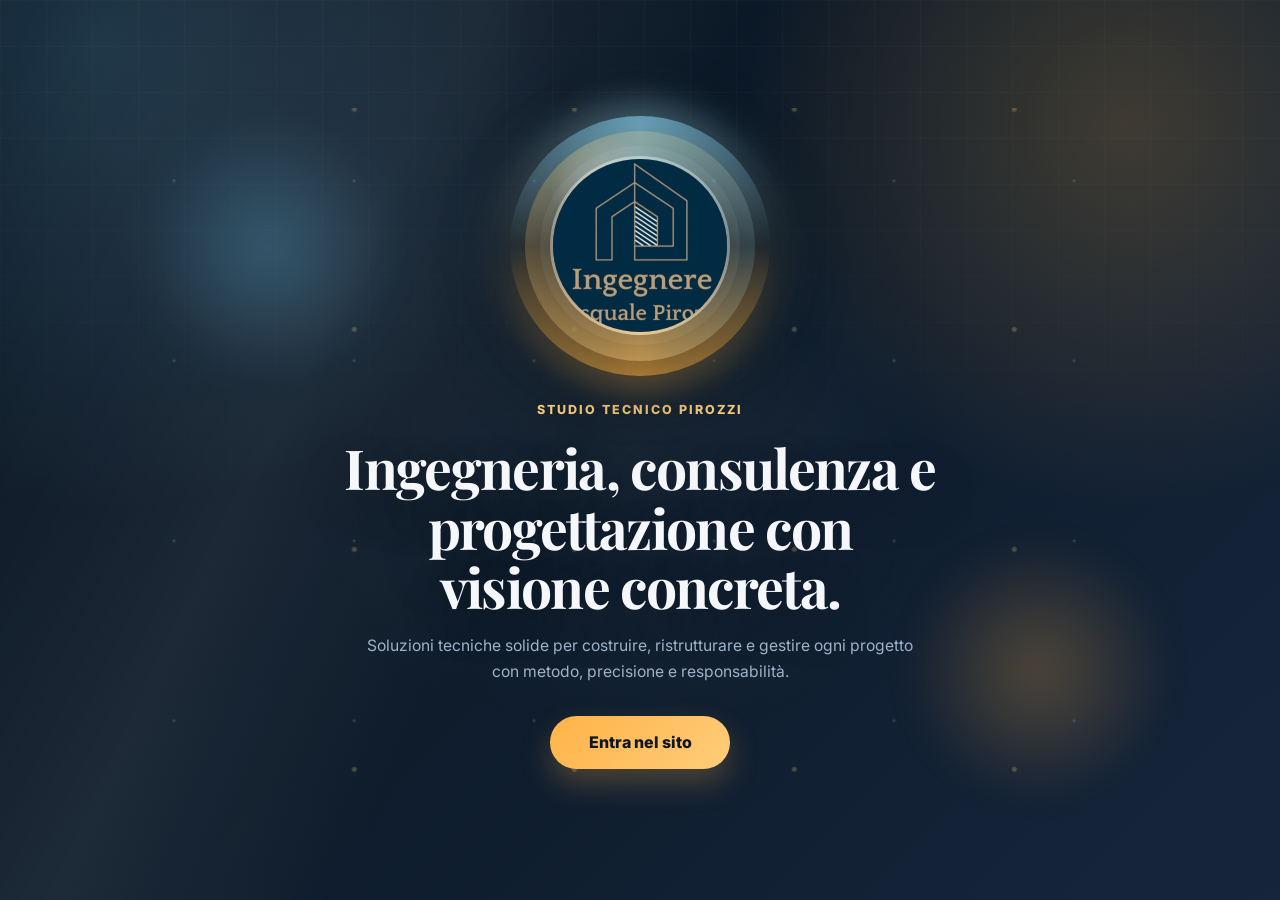
==== commit cd6d9fbd: "Add files via upload" ====
--- a/index.html
+++ b/index.html
@@ -5,217 +5,34 @@
     <meta charset="UTF-8" />
     <meta name="viewport" content="width=device-width, initial-scale=1" />
 
-    <title>Studio Tecnico Pirozzi | Ingegneria e Consulenza</title>
+    <title>Studio Tecnico Pirozzi | Benvenuto</title>
 
     <link
         href="https://fonts.googleapis.com/css2?family=Inter:wght@300;400;500;600;700;800&family=Playfair+Display:wght@500;700;800&display=swap"
         rel="stylesheet">
     <link rel="stylesheet" href="style.css">
-    <script src="site.js" defer></script>
 </head>
 
-<body>
+<body class="splash-page">
+    <main class="splash">
+        <div class="splash-orb splash-orb-one"></div>
+        <div class="splash-orb splash-orb-two"></div>
 
-    <!-- NAV -->
-    <header class="nav">
-        <div class="container nav-inner">
-            <a href="#" class="brand" aria-label="Torna alla home">
-                <img src="Assets/logo.jpg" alt="Logo Studio Tecnico Pirozzi">
-                <span>Studio Tecnico Pirozzi</span>
-            </a>
-
-            <button class="nav-toggle" type="button" aria-label="Apri menu" aria-expanded="false" aria-controls="mainNav">
-                <span></span>
-                <span></span>
-                <span></span>
-            </button>
-
-            <nav id="mainNav" aria-label="Navigazione principale">
-                <a href="#chi">Studio</a>
-                <a href="#servizi">Servizi</a>
-                <a href="#lavori">Progetti</a>
-                <a href="#contatti">Contatti</a>
-            </nav>
-        </div>
-    </header>
-
-    <!-- HERO -->
-    <section class="hero">
-        <div class="container hero-grid">
-
-            <div class="hero-text">
-                <span class="eyebrow">Ingegneria civile · Consulenza tecnica · Direzione lavori</span>
-
-                <h1>Soluzioni tecniche solide, progettate per durare nel tempo.</h1>
-
-                <p>
-                    Consulenza, progettazione strutturale e gestione del cantiere con metodo rigoroso,
-                    visione pratica e attenzione a ogni dettaglio.
-                </p>
-
-                <div class="hero-actions">
-                    <a href="#contatti" class="btn-primary">Richiedi consulenza</a>
-                    <a href="#lavori" class="btn-secondary">Vedi progetti</a>
-                </div>
+        <section class="splash-card" aria-label="Pagina iniziale Studio Tecnico Pirozzi">
+            <div class="splash-logo-wrap">
+                <img src="Assets/logo.jpg" alt="Logo Studio Tecnico Pirozzi" class="splash-logo">
             </div>
 
-            <div class="hero-image">
-                <img src="Assets/my Photo.jpg" alt="Studio Tecnico Pirozzi">
-            </div>
+            <span class="splash-kicker">Studio Tecnico Pirozzi</span>
+            <h1>Ingegneria, consulenza e progettazione con visione concreta.</h1>
+            <p>
+                Soluzioni tecniche solide per costruire, ristrutturare e gestire ogni progetto
+                con metodo, precisione e responsabilità.
+            </p>
 
-        </div>
-    </section>
-
-    <!-- NUMERI -->
-    <section class="stats" aria-label="Numeri dello studio">
-        <div class="container stats-grid">
-
-            <div>
-                <h2>20+</h2>
-                <p>Anni esperienza</p>
-            </div>
-
-            <div>
-                <h2>200+</h2>
-                <p>Pratiche seguite</p>
-            </div>
-
-            <div>
-                <h2>80+</h2>
-                <p>Cantieri</p>
-            </div>
-
-            <div>
-                <h2>100%</h2>
-                <p>Conformità normativa</p>
-            </div>
-
-        </div>
-    </section>
-
-    <!-- CHI SONO -->
-    <section id="chi" class="section">
-        <div class="container split">
-
-            <div>
-                <span class="section-label">Lo Studio</span>
-                <h2>Metodo tecnico, esperienza e responsabilità diretta.</h2>
-
-                <p>
-                    Lo Studio opera con un approccio ingegneristico rigoroso,
-                    integrando normativa, progettazione e conoscenza concreta del cantiere.
-                </p>
-
-                <p>
-                    Ogni incarico viene seguito con attenzione, chiarezza operativa e massima cura
-                    nella gestione delle fasi tecniche.
-                </p>
-            </div>
-
-            <div class="box">
-                <h3>Competenze principali</h3>
-                <ul>
-                    <li>Progettazione strutturale</li>
-                    <li>Ristrutturazioni e nuove costruzioni</li>
-                    <li>Direzione lavori e sicurezza</li>
-                    <li>Pratiche edilizie e catastali</li>
-                </ul>
-            </div>
-
-        </div>
-    </section>
-
-    <!-- SERVIZI -->
-    <section id="servizi" class="section dark">
-        <div class="container">
-            <span class="section-label">Servizi</span>
-            <h2>Supporto tecnico completo per privati, imprese e professionisti.</h2>
-
-            <div class="grid">
-
-                <div class="card">
-                    <span>01</span>
-                    <h3>Progettazione</h3>
-                    <p>Soluzioni strutturali e architettoniche conformi, efficienti e ottimizzate.</p>
-                </div>
-
-                <div class="card">
-                    <span>02</span>
-                    <h3>Direzione lavori</h3>
-                    <p>Controllo tecnico, coordinamento operativo e gestione completa del cantiere.</p>
-                </div>
-
-                <div class="card">
-                    <span>03</span>
-                    <h3>Consulenza</h3>
-                    <p>Supporto tecnico per valutazioni, pratiche, verifiche e procedure autorizzative.</p>
-                </div>
-
-            </div>
-        </div>
-    </section>
-
-    <!-- PROGETTI -->
-    <section id="lavori" class="section">
-        <div class="container">
-            <span class="section-label">Portfolio</span>
-            <h2>Progetti selezionati</h2>
-
-            <div class="projects">
-
-                <article class="project">
-                    <img src="Assets/Foto carousel/1.webp" alt="Ristrutturazione villa">
-                    <div>
-                        <span>Ristrutturazione villa</span>
-                    </div>
-                </article>
-
-                <article class="project">
-                    <img src="Assets/Foto carousel/2.jpg" alt="Nuova costruzione">
-                    <div>
-                        <span>Nuova costruzione</span>
-                    </div>
-                </article>
-
-                <article class="project">
-                    <img src="Assets/Foto carousel/3.jpg" alt="Progetto residenziale">
-                    <div>
-                        <span>Residenziale</span>
-                    </div>
-                </article>
-
-            </div>
-        </div>
-    </section>
-
-    <!-- CTA -->
-    <section class="cta">
-        <div class="container">
-            <h2>Hai un progetto da sviluppare?</h2>
-            <p>Parliamone con approccio tecnico, concreto e orientato al risultato.</p>
-            <a href="tel:3396821431" class="btn-primary">Contattami</a>
-        </div>
-    </section>
-
-    <!-- CONTATTI -->
-    <footer id="contatti">
-        <div class="container footer-grid">
-
-            <div>
-                <h3>Studio Tecnico Pirozzi</h3>
-                <p>Consulenza e progettazione ingegneristica</p>
-            </div>
-
-            <div class="footer-contacts">
-                <p><a href="mailto:">Email</a></p>
-                <p><a href="https://wa.me/393396821431" target="_blank" rel="noopener">WhatsApp</a></p>
-            </div>
-
-        </div>
-    </footer>
-
-    <button id="btnTop" class="btn-top" aria-label="Torna in alto">↑</button>
-
+            <a href="studio.html" class="btn-primary splash-button">Entra nel sito</a>
+        </section>
+    </main>
 </body>
 
 </html>
--- a/style.css
+++ b/style.css
@@ -73,15 +73,15 @@
 }
 
 h1 {
-    font-size: clamp(2.35rem, 5vw, 4.3rem);
+    font-size: clamp(2.05rem, 4.4vw, 3.7rem);
 }
 
 h2 {
-    font-size: clamp(1.85rem, 3.4vw, 2.7rem);
+    font-size: clamp(1.65rem, 3vw, 2.35rem);
 }
 
 h3 {
-    font-size: 1.35rem;
+    font-size: 1.22rem;
 }
 
 p {
@@ -91,6 +91,181 @@
 
 a {
     transition: all 0.25s ease;
+}
+
+.splash-page {
+    min-height: 100vh;
+    overflow: hidden;
+}
+
+.splash {
+    position: relative;
+    min-height: 100vh;
+    display: grid;
+    place-items: center;
+    padding: 32px;
+    isolation: isolate;
+}
+
+.splash::before {
+    content: "";
+    position: absolute;
+    inset: 0;
+    background:
+        linear-gradient(115deg, transparent 0%, rgba(255, 255, 255, 0.08) 28%, transparent 46%),
+        radial-gradient(circle at center, rgba(255, 255, 255, 0.06), transparent 42%);
+    opacity: 0.9;
+    pointer-events: none;
+    animation: lightSweep 6s ease-in-out infinite;
+}
+
+.splash::after {
+    content: "";
+    position: absolute;
+    inset: 12%;
+    z-index: -1;
+    background-image:
+        radial-gradient(circle, rgba(255, 210, 127, 0.55) 0 2px, transparent 3px),
+        radial-gradient(circle, rgba(125, 211, 252, 0.45) 0 1px, transparent 2px);
+    background-position: 12% 24%, 82% 68%;
+    background-size: 220px 220px, 180px 180px;
+    opacity: 0.45;
+    filter: blur(0.2px);
+    animation: particlesDrift 14s linear infinite;
+}
+
+.splash-orb {
+    position: absolute;
+    width: 280px;
+    height: 280px;
+    border-radius: 50%;
+    filter: blur(18px);
+    opacity: 0.55;
+    animation: floatOrb 7s ease-in-out infinite;
+}
+
+.splash-orb-one {
+    top: 12%;
+    left: 10%;
+    background: radial-gradient(circle, rgba(125, 211, 252, 0.45), transparent 68%);
+}
+
+.splash-orb-two {
+    right: 8%;
+    bottom: 10%;
+    background: radial-gradient(circle, rgba(255, 179, 71, 0.48), transparent 68%);
+    animation-delay: -2.5s;
+}
+
+.splash-card {
+    position: relative;
+    z-index: 1;
+    width: min(720px, 100%);
+    padding: clamp(34px, 6vw, 64px);
+    text-align: center;
+    border: 0;
+    border-radius: 0;
+    background: transparent;
+    box-shadow: none;
+    backdrop-filter: none;
+    animation: splashReveal 0.8s ease both;
+}
+
+.splash-logo-wrap {
+    position: relative;
+    width: clamp(172px, 20vw, 230px);
+    height: clamp(172px, 20vw, 230px);
+    display: grid;
+    place-items: center;
+    margin: 0 auto 34px;
+    border-radius: 50%;
+    background:
+        radial-gradient(circle at 35% 25%, rgba(255, 255, 255, 0.35), transparent 24%),
+        linear-gradient(135deg, rgba(255, 179, 71, 0.35), rgba(125, 211, 252, 0.2));
+    box-shadow:
+        0 34px 90px rgba(0, 0, 0, 0.36),
+        0 0 72px rgba(255, 179, 71, 0.22),
+        0 0 105px rgba(125, 211, 252, 0.12);
+    animation: logoFloat 4.5s ease-in-out infinite;
+}
+
+.splash-logo-wrap::before,
+.splash-logo-wrap::after {
+    content: "";
+    position: absolute;
+    inset: -15px;
+    border-radius: 50%;
+    background: conic-gradient(from 90deg, transparent, rgba(255, 179, 71, 0.85), transparent, rgba(125, 211, 252, 0.65), transparent);
+    z-index: -1;
+    animation: rotateRing 8s linear infinite;
+}
+
+.splash-logo-wrap::after {
+    inset: -28px;
+    opacity: 0.45;
+    filter: blur(14px);
+    animation-duration: 11s;
+    animation-direction: reverse;
+}
+
+.splash-logo {
+    width: 78%;
+    height: 78%;
+    object-fit: cover;
+    border-radius: 50%;
+    border: 3px solid rgba(255, 255, 255, 0.36);
+    box-shadow: 0 0 0 10px rgba(255, 255, 255, 0.055), 0 22px 55px rgba(0, 0, 0, 0.35);
+}
+
+.splash-kicker {
+    display: inline-flex;
+    margin-bottom: 18px;
+    color: var(--accent-hover);
+    font-size: 0.78rem;
+    font-weight: 800;
+    letter-spacing: 0.16em;
+    text-transform: uppercase;
+}
+
+.splash-card h1 {
+    max-width: 640px;
+    margin-inline: auto;
+    font-size: clamp(1.95rem, 4.4vw, 3.45rem);
+    text-shadow: 0 18px 52px rgba(0, 0, 0, 0.32);
+}
+
+.splash-card p {
+    max-width: 560px;
+    margin: 0 auto 30px;
+    font-size: 0.98rem;
+}
+
+.splash-button {
+    min-width: 180px;
+    animation: buttonPulse 2.4s ease-in-out infinite;
+}
+
+@keyframes splashReveal {
+    from {
+        opacity: 0;
+        transform: translateY(18px) scale(0.98);
+    }
+
+    to {
+        opacity: 1;
+        transform: translateY(0) scale(1);
+    }
+}
+
+@keyframes floatOrb {
+    0%,
+    100% {
+        transform: translate3d(0, 0, 0) scale(1);
+    }
+
+    50% {
+        transform: translate3d(18px, -22px, 0) scale(1.08);
+    }
 }
 
 .nav {
@@ -230,7 +405,7 @@
     max-width: 580px;
     margin-bottom: 2rem;
     color: var(--text-muted);
-    font-size: 1.08rem;
+    font-size: 1rem;
 }
 
 .hero-actions {
@@ -641,4 +816,64 @@
         right: 16px;
         bottom: 16px;
     }
+}
+
+@keyframes logoFloat {
+    0%,
+    100% {
+        transform: translateY(0) scale(1);
+    }
+
+    50% {
+        transform: translateY(-10px) scale(1.035);
+    }
+}
+
+@keyframes rotateRing {
+    to {
+        transform: rotate(360deg);
+    }
+}
+
+@keyframes softGlow {
+    0%,
+    100% {
+        opacity: 0.52;
+        transform: scale(0.98);
+    }
+
+    50% {
+        opacity: 0.9;
+        transform: scale(1.08);
+    }
+}
+
+@keyframes lightSweep {
+    0%,
+    100% {
+        transform: translateX(-8%) skewX(-8deg);
+        opacity: 0.45;
+    }
+
+    50% {
+        transform: translateX(8%) skewX(-8deg);
+        opacity: 0.95;
+    }
+}
+
+@keyframes particlesDrift {
+    to {
+        background-position: 12% -196px, 82% -112px;
+    }
+}
+
+@keyframes buttonPulse {
+    0%,
+    100% {
+        box-shadow: 0 14px 30px rgba(255, 179, 71, 0.25);
+    }
+
+    50% {
+        box-shadow: 0 18px 44px rgba(255, 179, 71, 0.46), 0 0 26px rgba(255, 179, 71, 0.22);
+    }
 }
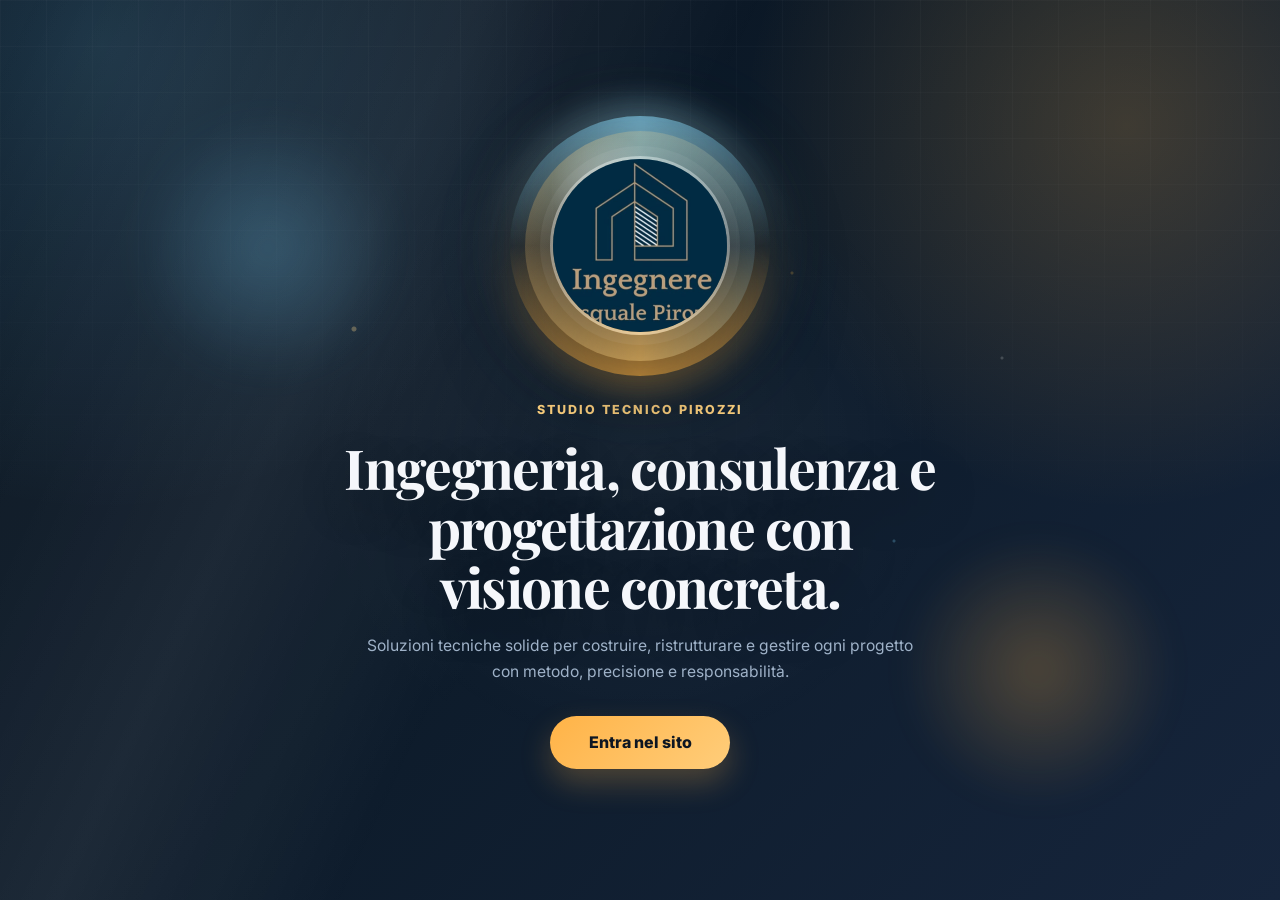
==== commit 50c6d764: "Add files via upload" ====
--- a/index.html
+++ b/index.html
@@ -6,6 +6,8 @@
     <meta name="viewport" content="width=device-width, initial-scale=1" />
 
     <title>Studio Tecnico Pirozzi | Benvenuto</title>
+
+    <link rel="icon" type="image/jpeg" href="Assets/logo.jpg">
 
     <link
         href="https://fonts.googleapis.com/css2?family=Inter:wght@300;400;500;600;700;800&family=Playfair+Display:wght@500;700;800&display=swap"
--- a/style.css
+++ b/style.css
@@ -30,6 +30,9 @@
         radial-gradient(circle at 8% 5%, rgba(125, 211, 252, 0.18), transparent 32%),
         radial-gradient(circle at 88% 14%, rgba(255, 179, 71, 0.2), transparent 28%),
         linear-gradient(135deg, var(--bg), var(--bg-alt) 48%, #16253c);
+    background-repeat: no-repeat;
+    background-size: cover;
+    background-attachment: fixed;
     color: var(--text);
     line-height: 1.7;
     overflow-x: hidden;
@@ -126,10 +129,15 @@
     z-index: -1;
     background-image:
         radial-gradient(circle, rgba(255, 210, 127, 0.55) 0 2px, transparent 3px),
-        radial-gradient(circle, rgba(125, 211, 252, 0.45) 0 1px, transparent 2px);
-    background-position: 12% 24%, 82% 68%;
-    background-size: 220px 220px, 180px 180px;
-    opacity: 0.45;
+        radial-gradient(circle, rgba(125, 211, 252, 0.45) 0 1px, transparent 2px),
+        radial-gradient(circle, rgba(255, 255, 255, 0.42) 0 1px, transparent 2px),
+        radial-gradient(circle, rgba(255, 179, 71, 0.38) 0 1px, transparent 2px),
+        radial-gradient(circle, rgba(125, 211, 252, 0.35) 0 2px, transparent 3px),
+        radial-gradient(circle, rgba(255, 255, 255, 0.3) 0 1px, transparent 2px);
+    background-position: 12% 24%, 82% 68%, 30% 78%, 68% 18%, 48% 42%, 92% 34%;
+    background-size: 220px 220px, 180px 180px, 150px 150px, 130px 130px, 190px 190px, 110px 110px;
+    background-repeat: no-repeat;
+    opacity: 0.58;
     filter: blur(0.2px);
     animation: particlesDrift 14s linear infinite;
 }
@@ -725,6 +733,38 @@
 }
 
 @media (max-width: 760px) {
+    html {
+        background: var(--bg);
+    }
+
+    body {
+        background: var(--bg);
+        background-attachment: scroll;
+        background-repeat: no-repeat;
+        background-size: 100% 100%;
+        background-position: center top;
+    }
+
+    .splash {
+        overflow: hidden;
+    }
+
+    .splash::before {
+        background-size: 180% 100%, cover;
+        background-repeat: no-repeat;
+    }
+
+    .splash::after {
+        inset: 6%;
+        background-size: 170px 170px, 140px 140px, 120px 120px, 105px 105px, 145px 145px, 95px 95px;
+        background-repeat: no-repeat;
+    }
+
+    .splash-logo {
+        width: 84%;
+        height: 84%;
+    }
+
     .nav-inner {
         position: relative;
         flex-direction: row;
@@ -776,6 +816,10 @@
         padding-bottom: 38px;
     }
 
+    .hero-image {
+        order: -1;
+    }
+
     .stats {
         padding: 12px 0 34px;
     }
@@ -863,7 +907,7 @@
 
 @keyframes particlesDrift {
     to {
-        background-position: 12% -196px, 82% -112px;
+        background-position: 12% -196px, 82% -112px, 30% -72px, 68% -140px, 48% -96px, 92% -62px;
     }
 }
 
